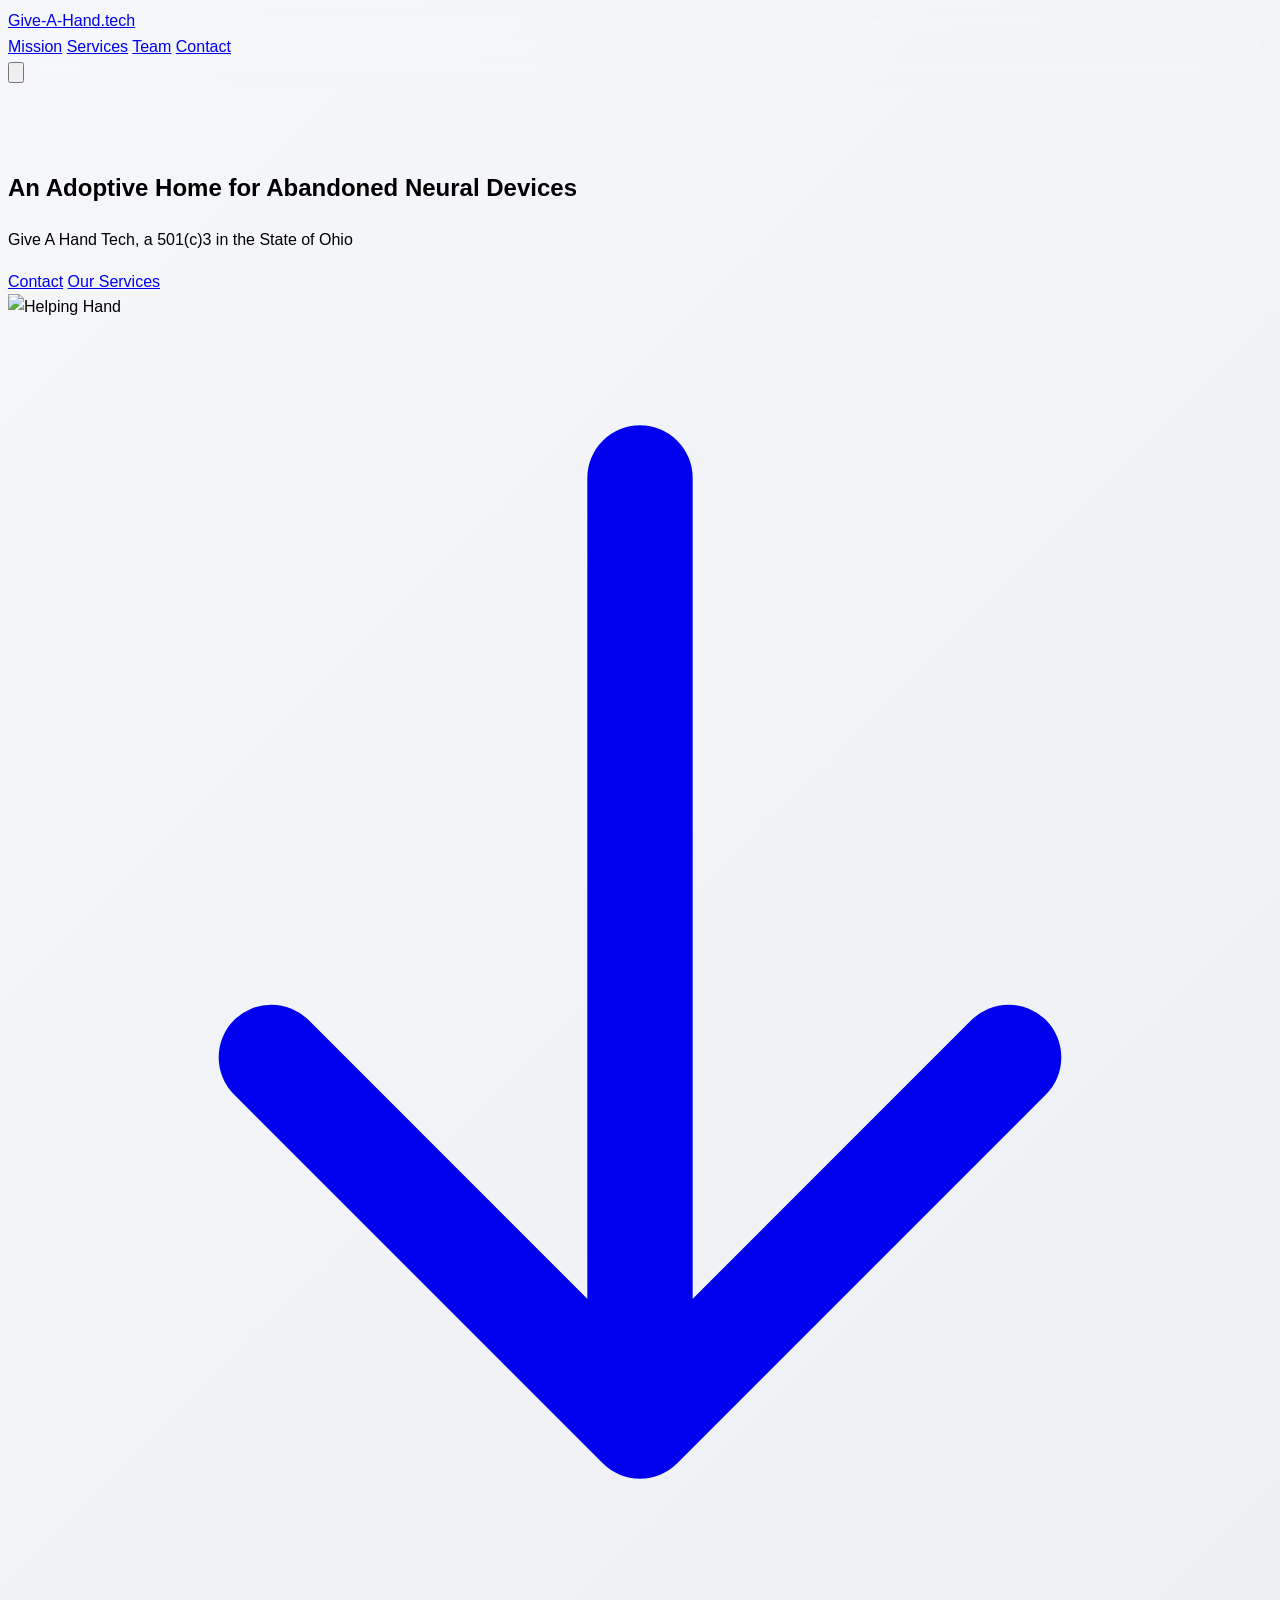
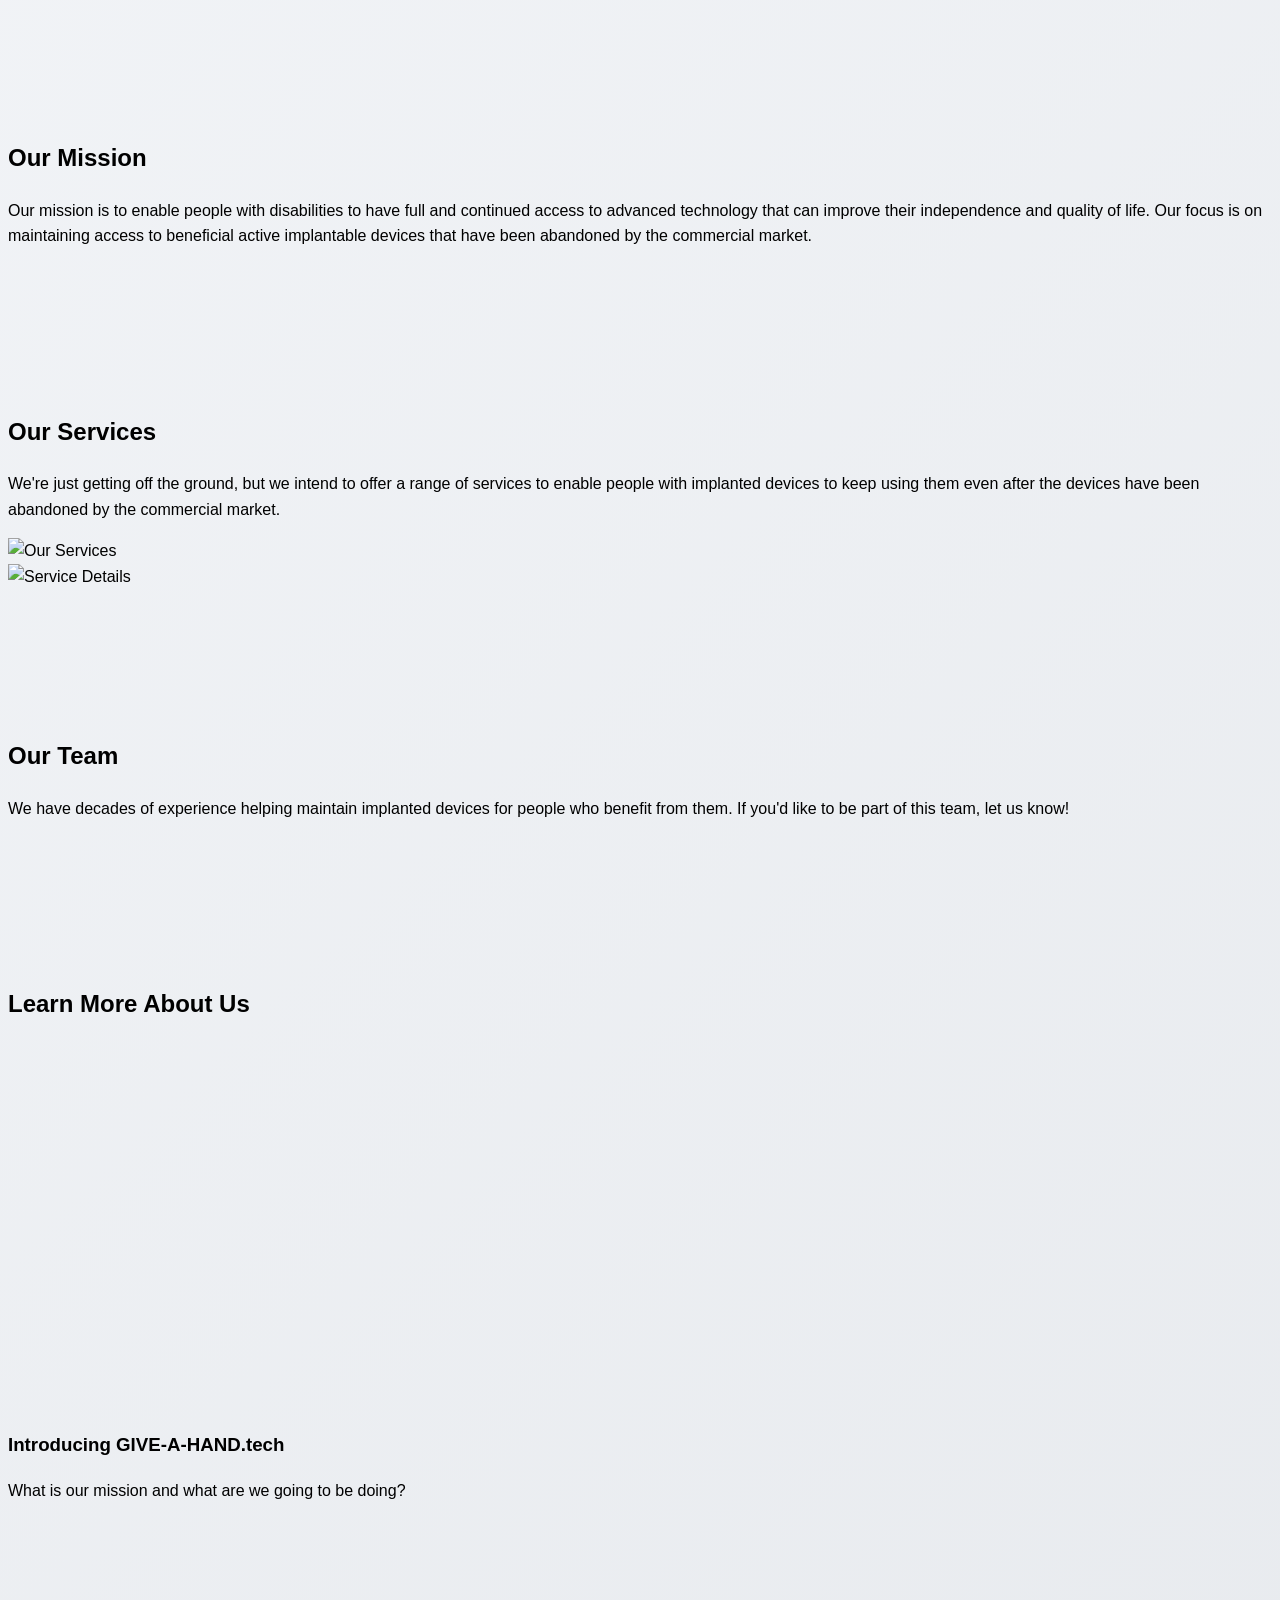
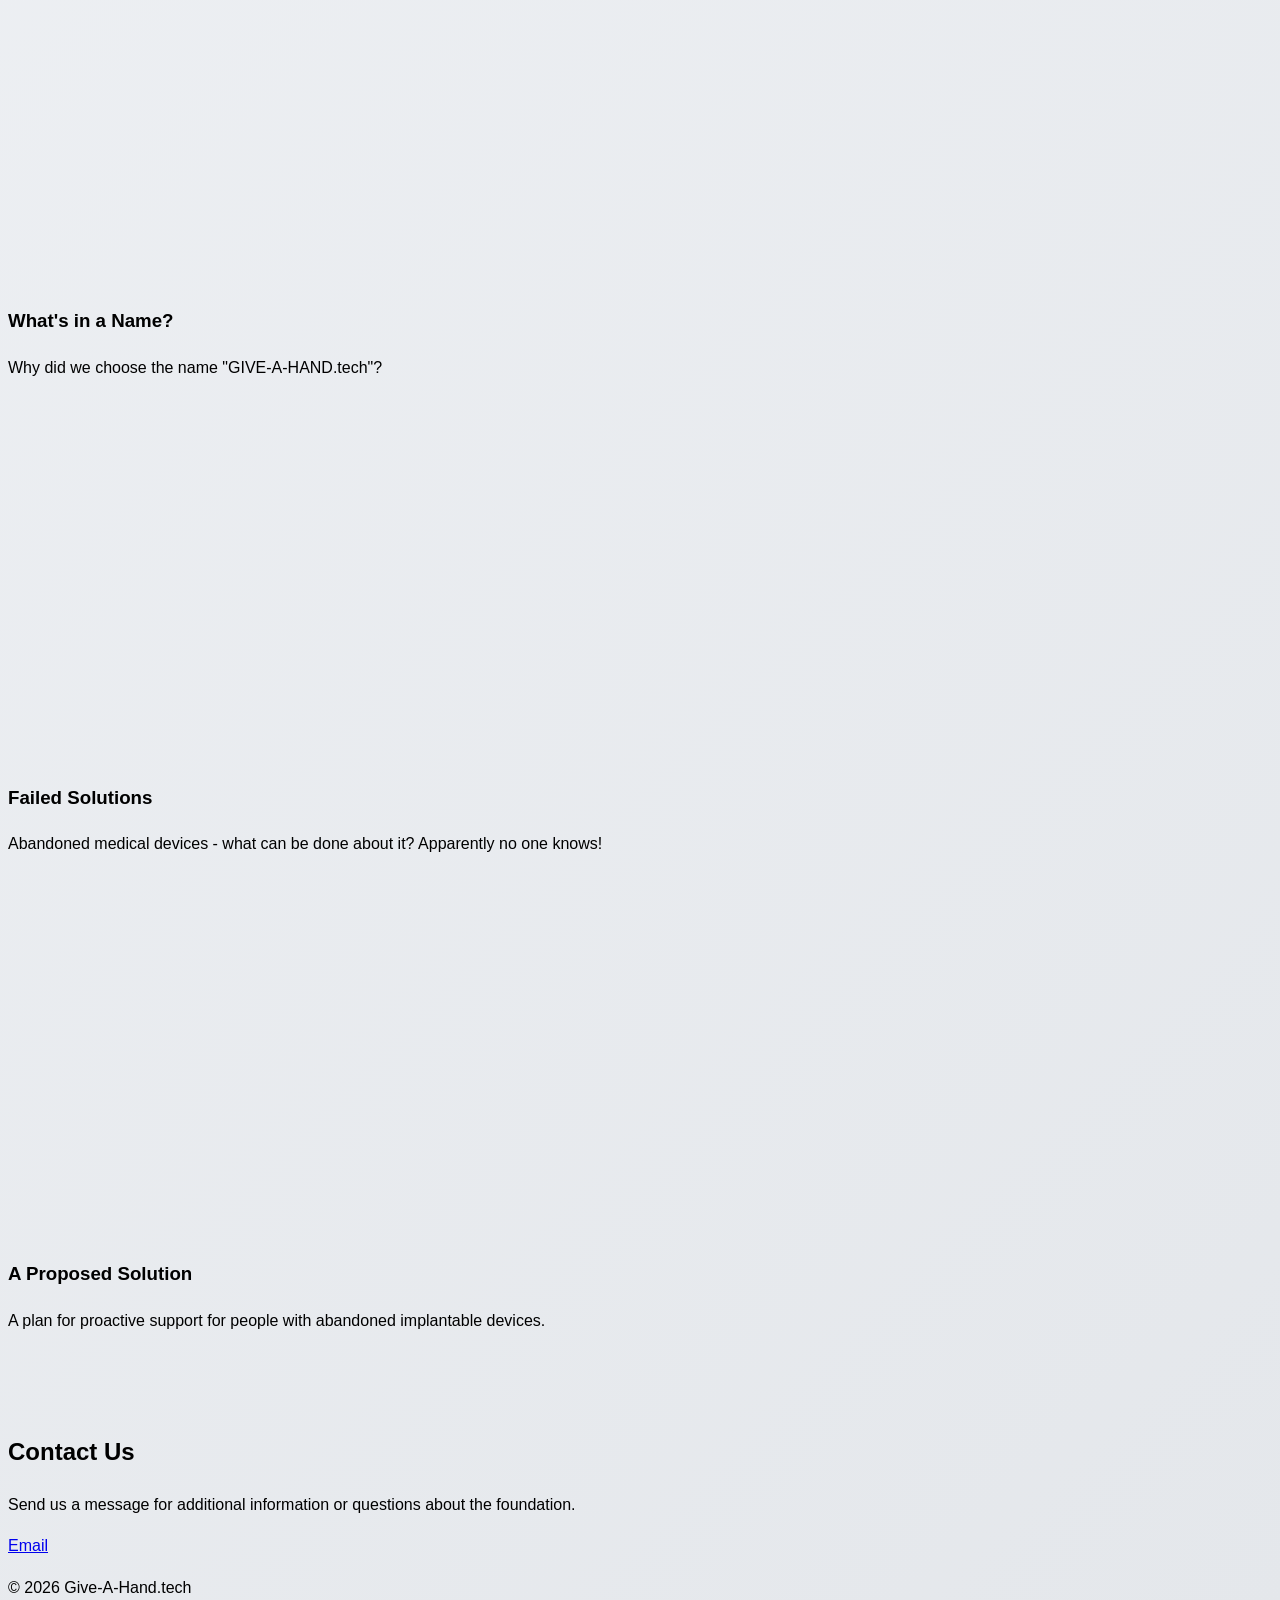
==== index.html @ a8a219ff "update to styling and images" ====
<!DOCTYPE html>
<html lang="en">
<head>
    <meta charset="UTF-8">
    <meta name="viewport" content="width=device-width, initial-scale=1.0">
    <title>Give-A-Hand.Tech | Connecting Volunteers with Causes</title>
    <link rel="stylesheet" href="style.css">
    <script src="https://cdn.tailwindcss.com"></script>
    <script src="components/navbar.js"></script>
    <script src="components/footer.js"></script>
</head>
<body class="bg-gray-50">
    <custom-navbar></custom-navbar>
    <!-- Hero Section -->
<section class="relative bg-gradient-to-r from-blue-900 to-purple-800 text-white min-h-screen flex items-center">
<div class="container mx-auto px-6 flex flex-col md:flex-row items-center py-20">
            <div class="md:w-1/2 mb-10 md:mb-0">
                <h1 class="text-5xl md:text-6xl font-bold mb-8 leading-tight">An Adoptive Home for Abandoned Neural Devices</h1>
                <p class="text-2xl mb-10">Give A Hand Tech, a 501(c)3 in the State of Ohio</p>
                <div class="flex flex-col sm:flex-row gap-6">
                    <a href="#footer" class="bg-white text-blue-900 hover:bg-gray-100 px-8 py-4 rounded-lg font-semibold text-lg text-center transition duration-300 transform hover:scale-105">Contact</a>
                    <a href="#services" class="border-2 border-white hover:bg-white hover:text-blue-900 px-8 py-4 rounded-lg font-semibold text-lg text-center transition duration-300 transform hover:scale-105">Our Services</a>
</div>
            </div>
            <div class="md:w-1/2 flex justify-center mt-10 md:mt-0">
                <div class="w-full max-w-2xl">
                    <img src="https://huggingface.co/spaces/crex3975/helping-hands-hub/resolve/main/images/IMG_8518.jpg" 
                         alt="Helping Hand" 
                         class="rounded-xl shadow-2xl border-4 border-white transform hover:scale-105 transition duration-500">
</div>
            </div>
                </div>
            </div>
        </div>
        <div class="absolute bottom-10 left-0 right-0 flex justify-center animate-bounce">
            <a href="#services" class="text-white">
                <svg xmlns="http://www.w3.org/2000/svg" class="h-10 w-10" fill="none" viewBox="0 0 24 24" stroke="currentColor">
                    <path stroke-linecap="round" stroke-linejoin="round" stroke-width="2" d="M19 14l-7 7m0 0l-7-7m7 7V3" />
                </svg>
            </a>
        </div>
    </section>
<!-- Our Mission -->
    <section id="mission" class="py-16 bg-gradient-to-b from-indigo-100 to-blue-100">
<div class="container mx-auto px-6">
            <h2 class="text-3xl font-bold text-center mb-16 text-blue-800">Our Mission</h2>
            <div class="max-w-3xl mx-auto text-center mb-8">
                <p class="text-xl text-blue-800">
Our mission is to enable people with disabilities to have full and continued access to advanced technology that can improve their independence and quality of life. Our focus is on maintaining access to beneficial active implantable devices that have been abandoned by the commercial market.
                </p>
            </div>
</div>
    </section>
    <!-- Our Services -->
    <section id="services" class="py-16 bg-gradient-to-b from-blue-100 to-purple-100">
<div class="container mx-auto px-6">
            <h2 class="text-3xl font-bold text-center mb-16 text-blue-800">Our Services</h2>
            <div class="max-w-3xl mx-auto text-center mb-16">
                <p class="text-xl text-blue-800">
                    We're just getting off the ground, but we intend to offer a range of services to enable people with implanted devices to keep using them even after the devices have been abandoned by the commercial market.
                </p>
            </div>
            <div class="flex flex-col md:flex-row gap-8 justify-center items-stretch">
                <div class="md:w-1/2">
                    <div class="w-full h-96 overflow-hidden rounded-lg shadow-lg">
                        <img src="https://huggingface.co/spaces/crex3975/helping-hands-hub/resolve/main/images/rs=w_2480,h_1240,cg_true.webp" 
                             alt="Our Services" 
                             class="w-full h-full object-cover">
                    </div>
                </div>
                <div class="md:w-1/2">
                    <div class="w-full h-96 overflow-hidden rounded-lg shadow-lg">
                        <img src="https://huggingface.co/spaces/crex3975/helping-hands-hub/resolve/main/images/branded-stim-module.jpg" 
                             alt="Service Details" 
                             class="w-full h-full object-cover">
                    </div>
                </div>
            </div>
        </div>
    </section>
<!-- Our Team -->
    <section id="team" class="py-16 bg-gradient-to-b from-purple-100 to-purple-100">
<div class="container mx-auto px-6">
            <h2 class="text-3xl font-bold text-center mb-16 text-purple-800">Our Team</h2>
            <div class="max-w-3xl mx-auto text-center mb-8">
                <p class="text-xl text-purple-800">
We have decades of experience helping maintain implanted devices for people who benefit from them. If you'd like to be part of this team, let us know!
                </p>
            </div>
</div>
    </section>
<!-- Video Resources -->
    <section class="py-12 bg-gradient-to-b from-purple-100 to-blue-100">
<div class="container mx-auto px-6">
            <h2 class="text-3xl font-bold text-center mb-16 text-purple-800">Learn More About Us</h2>
            <div class="grid md:grid-cols-2 gap-8">
                <div class="bg-white rounded-xl shadow-md overflow-hidden">
                    <div class="aspect-w-16 aspect-h-9">
                        <iframe src="https://player.vimeo.com/video/933885430?h=73688627a9" width="100%" height="360" frameborder="0" allow="autoplay; fullscreen" allowfullscreen></iframe>
                    </div>
                    <div class="p-4">
                        <h3 class="text-xl font-semibold mb-2 text-gray-800">Introducing GIVE-A-HAND.tech</h3>
                        <p class="text-gray-600">What is our mission and what are we going to be doing?</p>
                    </div>
                </div>
                <div class="bg-white rounded-xl shadow-md overflow-hidden">
                    <div class="aspect-w-16 aspect-h-9">
                        <iframe src="https://player.vimeo.com/video/933881667?h=0a152fe254" width="100%" height="360" frameborder="0" allow="autoplay; fullscreen" allowfullscreen></iframe>
                    </div>
                    <div class="p-4">
                        <h3 class="text-xl font-semibold mb-2 text-gray-800">What's in a Name?</h3>
                        <p class="text-gray-600">Why did we choose the name "GIVE-A-HAND.tech"?</p>
                    </div>
                </div>
                <div class="bg-white rounded-xl shadow-md overflow-hidden">
                    <div class="aspect-w-16 aspect-h-9">
                        <iframe src="https://player.vimeo.com/video/933881781?h=cb31bd053d" width="100%" height="360" frameborder="0" allow="autoplay; fullscreen" allowfullscreen></iframe>
                    </div>
                    <div class="p-4">
                        <h3 class="text-xl font-semibold mb-2 text-gray-800">Failed Solutions</h3>
                        <p class="text-gray-600">Abandoned medical devices - what can be done about it? Apparently no one knows!</p>
                    </div>
                </div>
                <div class="bg-white rounded-xl shadow-md overflow-hidden">
                    <div class="aspect-w-16 aspect-h-9">
                        <iframe src="https://player.vimeo.com/video/1048031828?h=ae1b83ade5" width="100%" height="360" frameborder="0" allow="autoplay; fullscreen" allowfullscreen></iframe>
                    </div>
                    <div class="p-4">
                        <h3 class="text-xl font-semibold mb-2 text-gray-800">A Proposed Solution</h3>
                        <p class="text-gray-600">A plan for proactive support for people with abandoned implantable devices.</p>
                    </div>
                </div>
</div>
        </div>
    </section>
<custom-footer id="footer"></custom-footer>
<script src="script.js"></script>
</body>
</html>
---- style.css ----
/* Navbar scroll effects */
nav {
  backdrop-filter: blur(10px);
}
nav.scrolled-down {
  transform: translateY(-100%);
}
nav.scrolled-up {
  transform: translateY(0);
}
/* Custom styles that complement Tailwind */
body {
font-family: 'Inter', -apple-system, BlinkMacSystemFont, 'Segoe UI', Roboto, Oxygen, Ubuntu, Cantarell, 'Open Sans', 'Helvetica Neue', sans-serif;
    line-height: 1.6;
    background: linear-gradient(135deg, #f5f7fa 0%, #e4e7eb 100%);
}
/* Smooth scrolling */
html {
    scroll-behavior: smooth;
}

/* Custom animation for buttons */
.btn-hover-effect {
    transition: all 0.3s ease;
    transform: translateY(0);
}

.btn-hover-effect:hover {
    transform: translateY(-3px);
    box-shadow: 0 10px 20px rgba(0, 0, 0, 0.1);
}
/* Custom section spacing */
section:not(:first-child) {
    padding-top: 4rem;
    padding-bottom: 4rem;
}

/* Hero animation */
@keyframes bounce {
    0%, 20%, 50%, 80%, 100% {
        transform: translateY(0);
    }
    40% {
        transform: translateY(-20px);
    }
    60% {
        transform: translateY(-10px);
    }
}

.animate-bounce {
    animation: bounce 2s infinite;
}
.bg-gray-50 {
    background-color: #f9fafb;
}
/* Testimonial card shadow */
.testimonial-card {
    box-shadow: 0 20px 25px -5px rgba(0, 0, 0, 0.1), 0 10px 10px -5px rgba(0, 0, 0, 0.04);
}
/* Responsive image containers */
.img-container {
    position: relative;
    overflow: hidden;
    border-radius: 0.5rem;
}

.img-container img {
    transition: transform 0.5s ease;
    object-fit: cover;
    width: 100%;
    height: 100%;
}

.img-container:hover img {
    transform: scale(1.05);
}

/* Consistent image heights */
.fixed-height-img {
    height: 16rem;
    width: 100%;
    object-fit: cover;
}
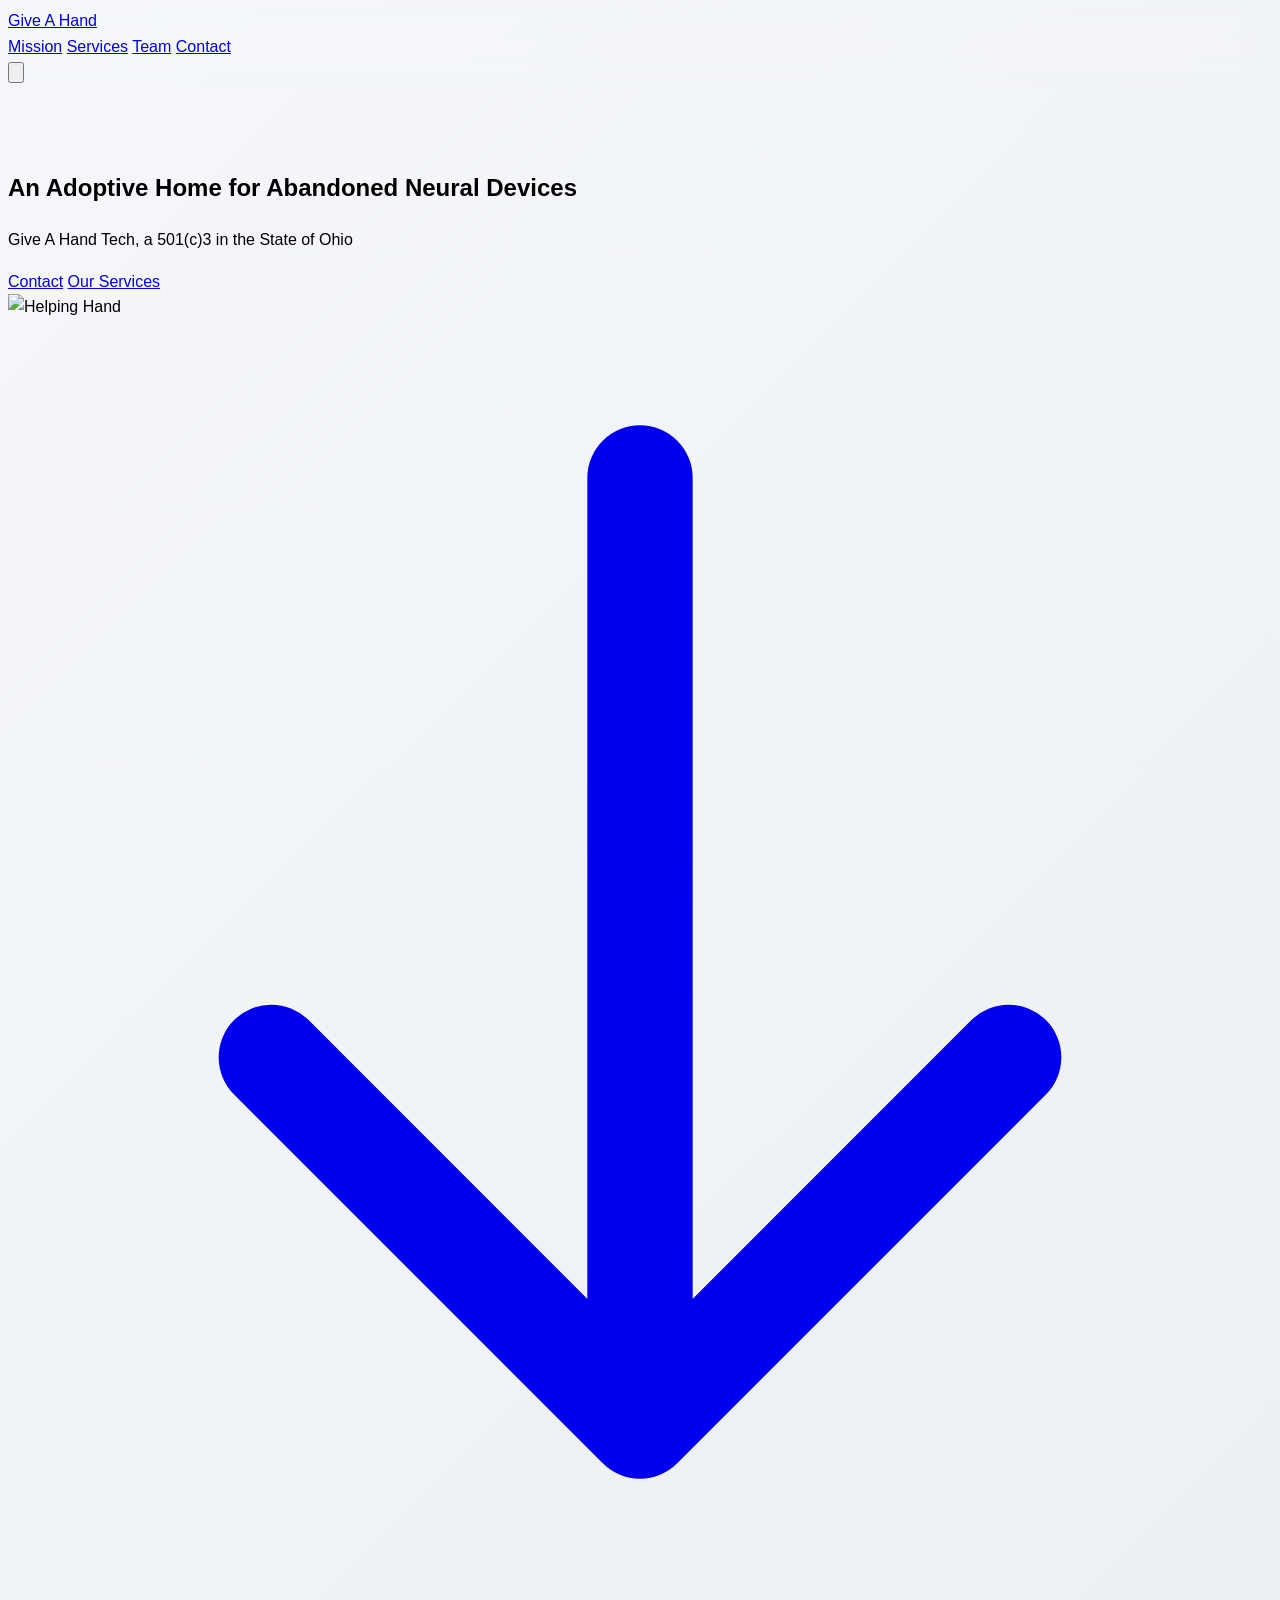
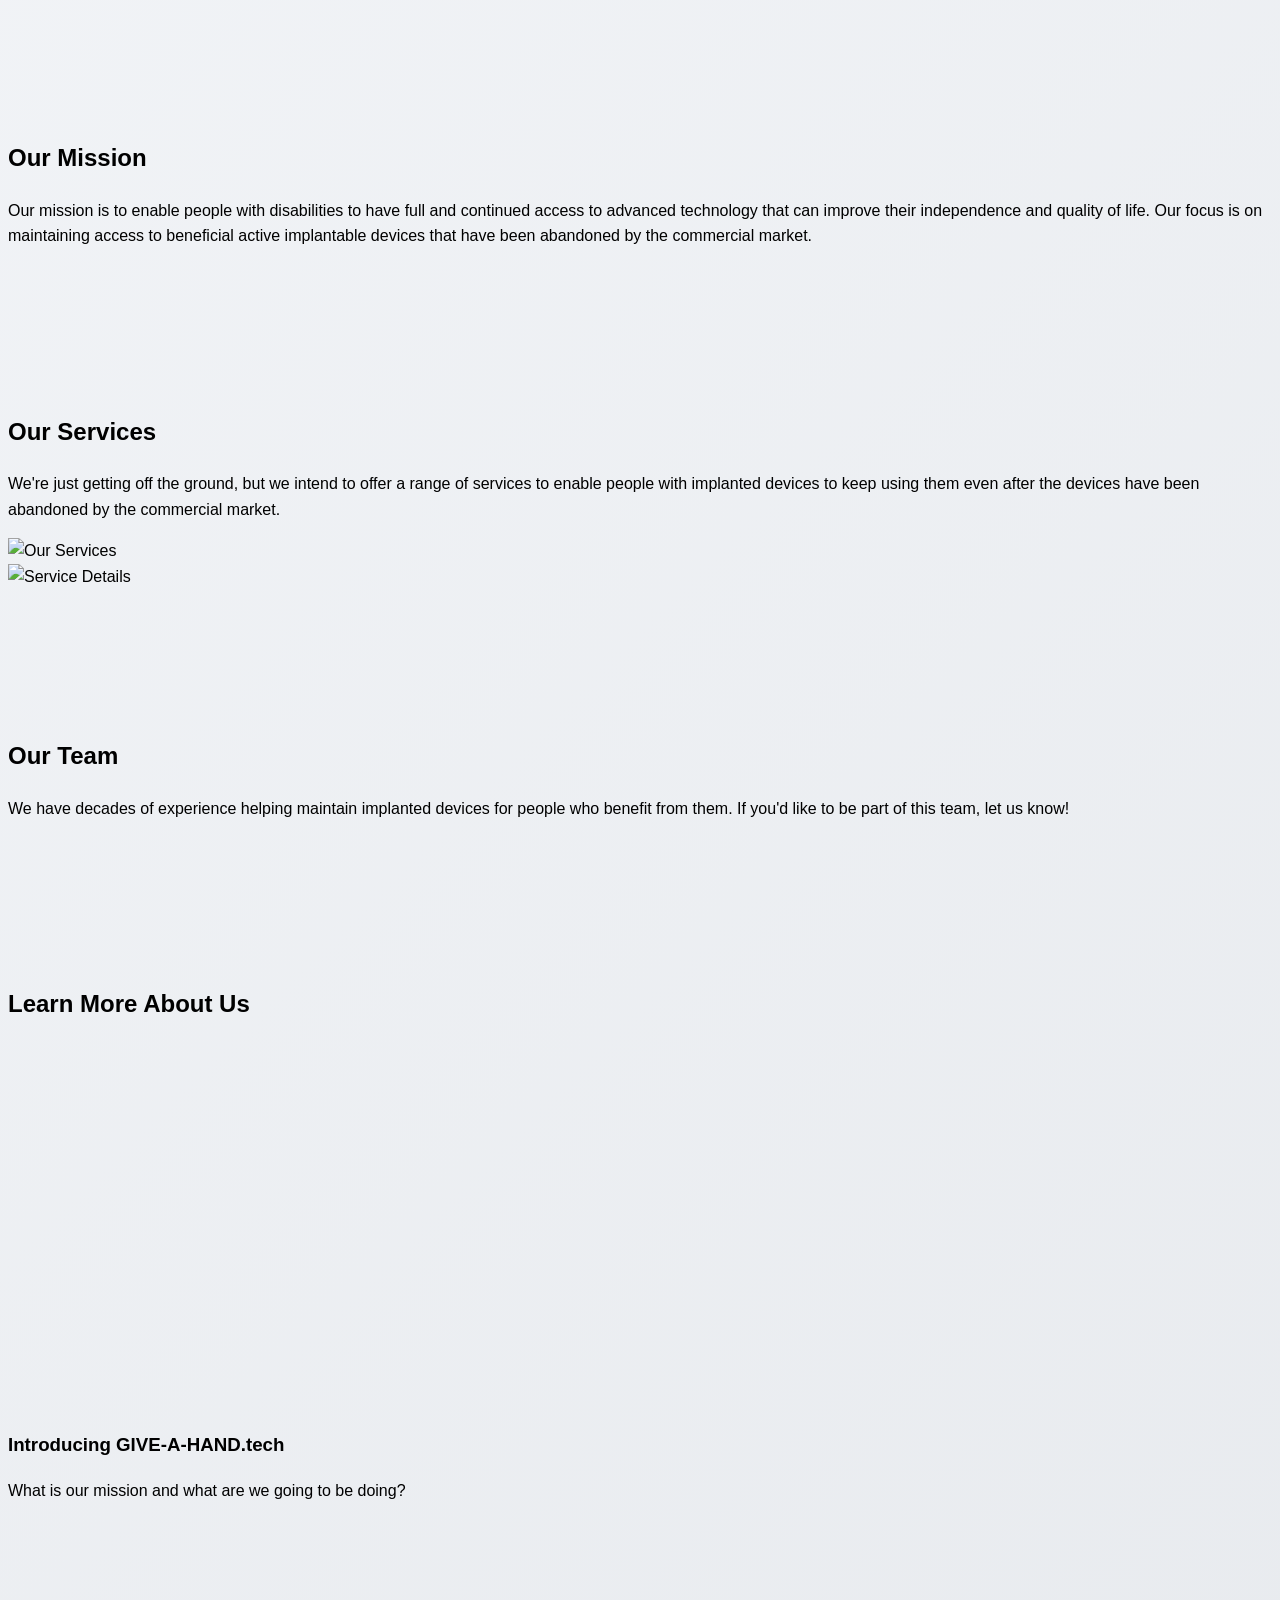
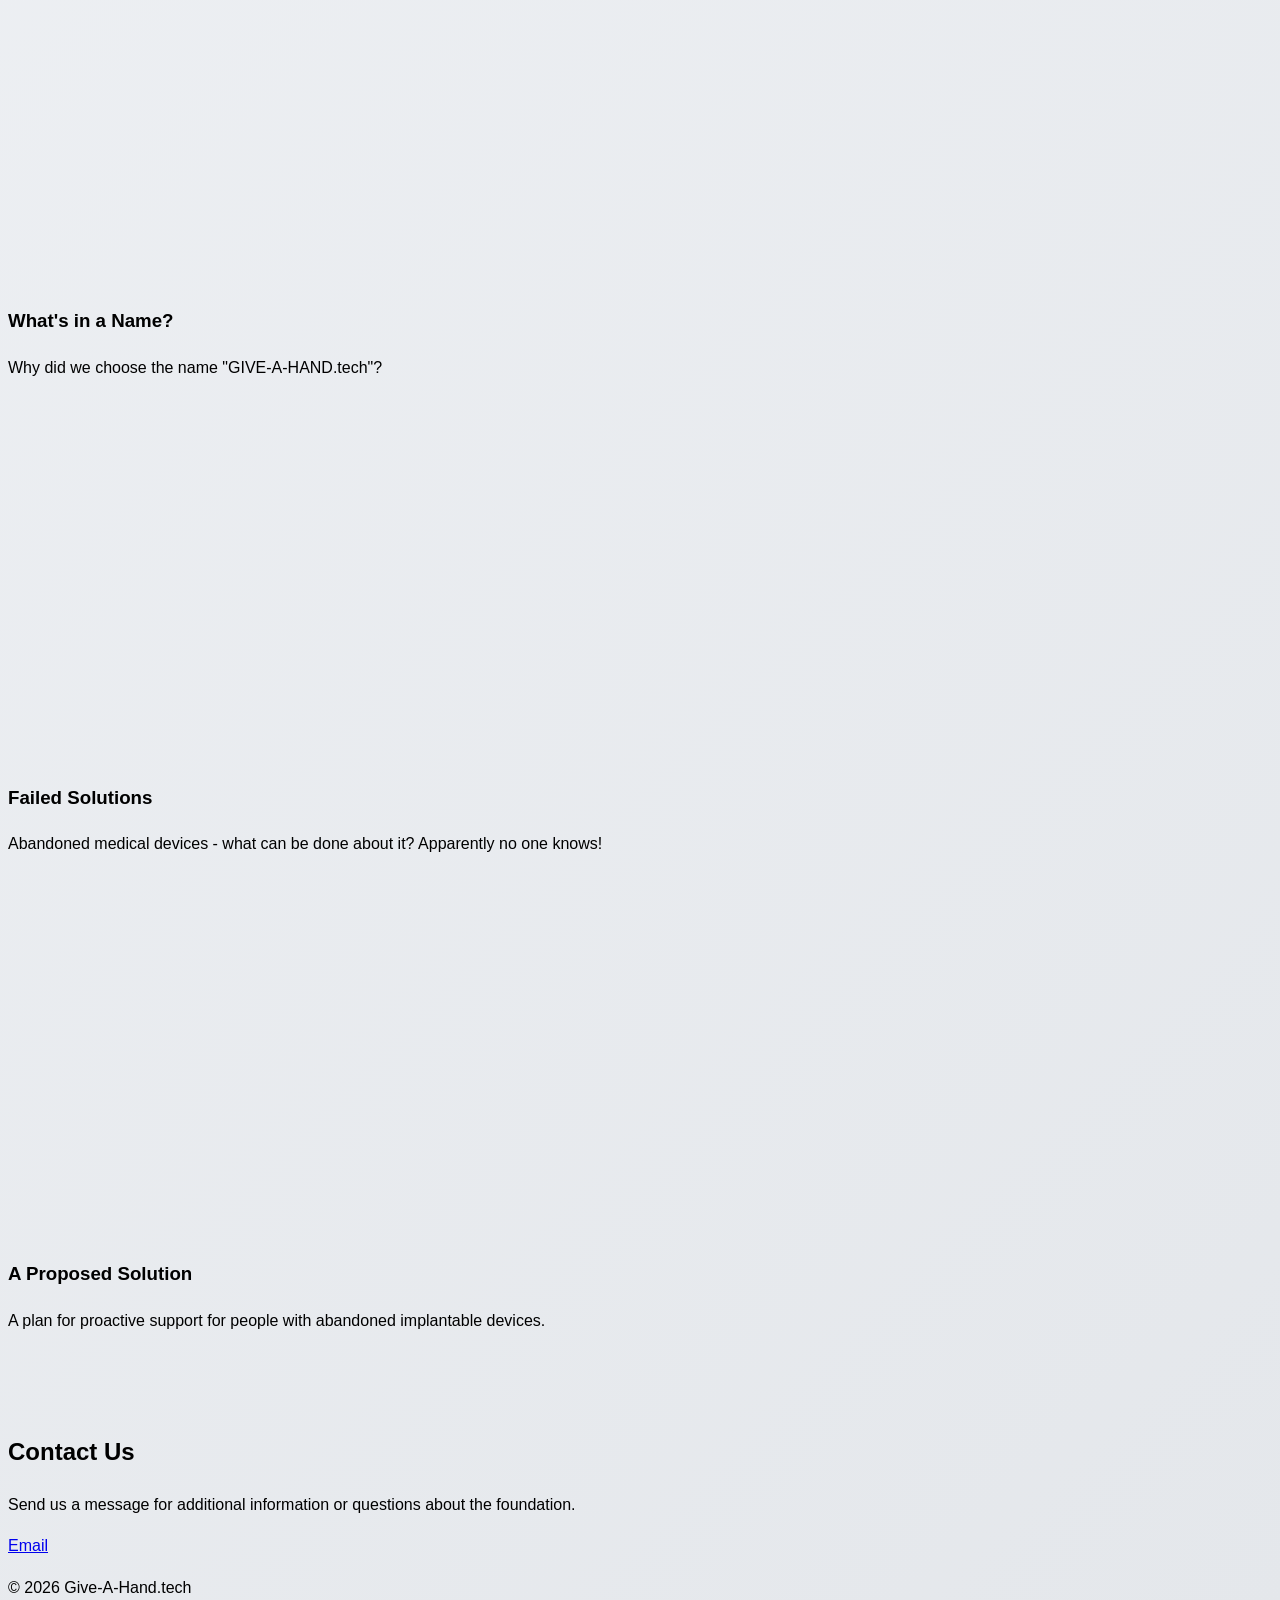
==== commit 63f305ee: "update navbar and head" ====
--- a/index.html
+++ b/index.html
@@ -3,7 +3,7 @@
 <head>
     <meta charset="UTF-8">
     <meta name="viewport" content="width=device-width, initial-scale=1.0">
-    <title>Give-A-Hand.Tech | Connecting Volunteers with Causes</title>
+    <title>Give-A-Hand.Tech</title>
     <link rel="stylesheet" href="style.css">
     <script src="https://cdn.tailwindcss.com"></script>
     <script src="components/navbar.js"></script>
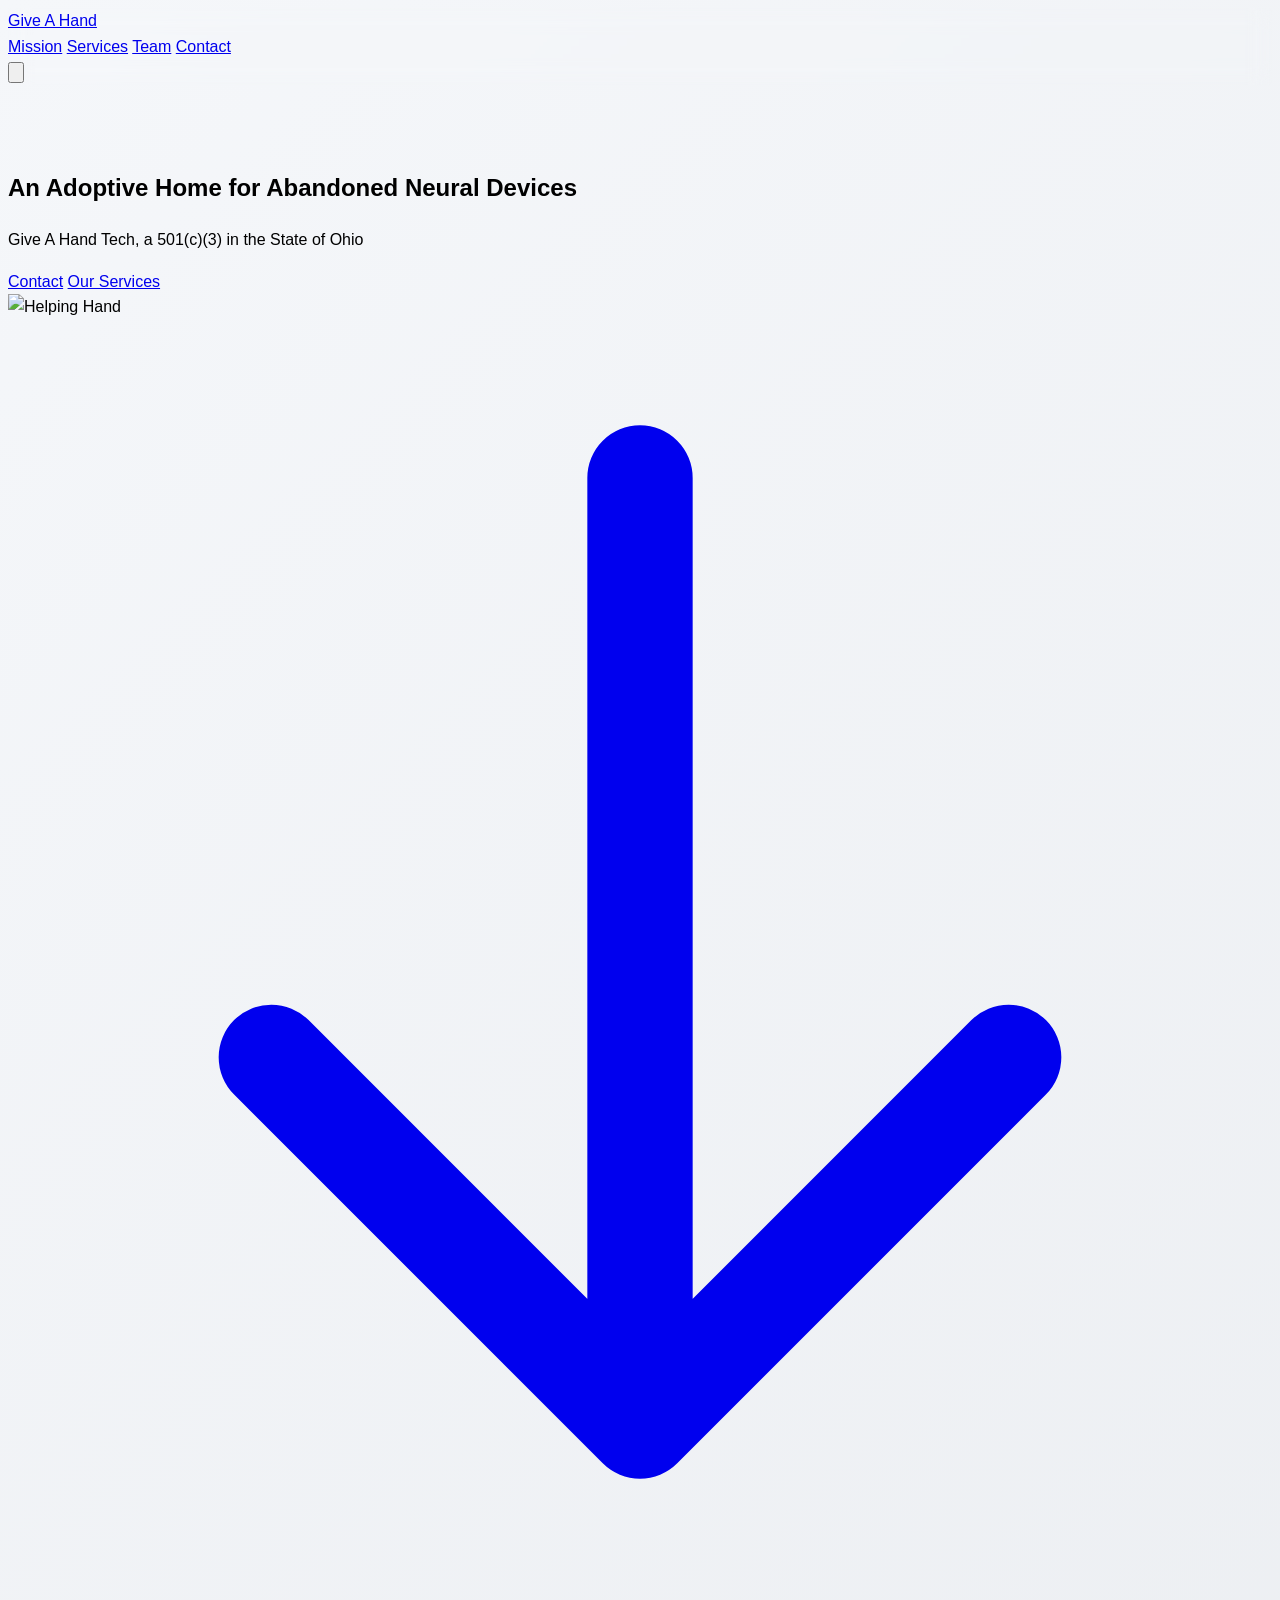
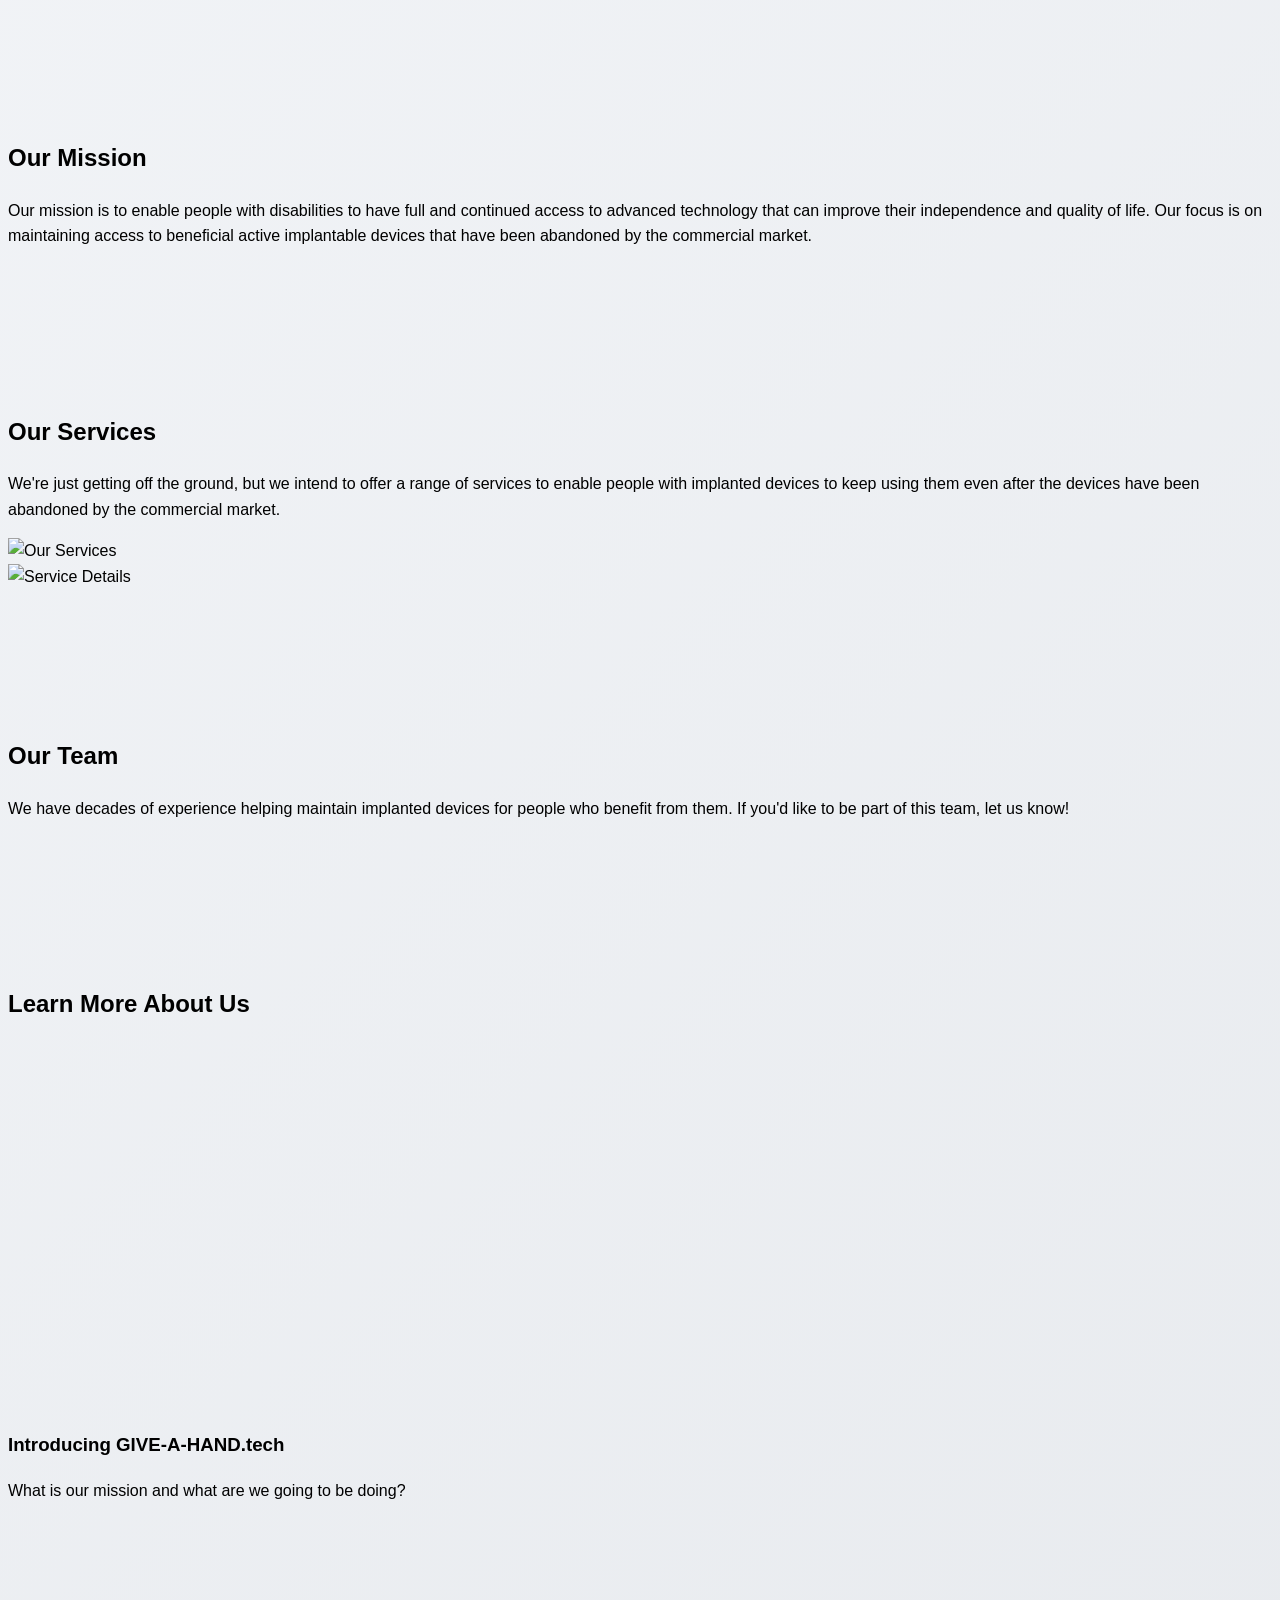
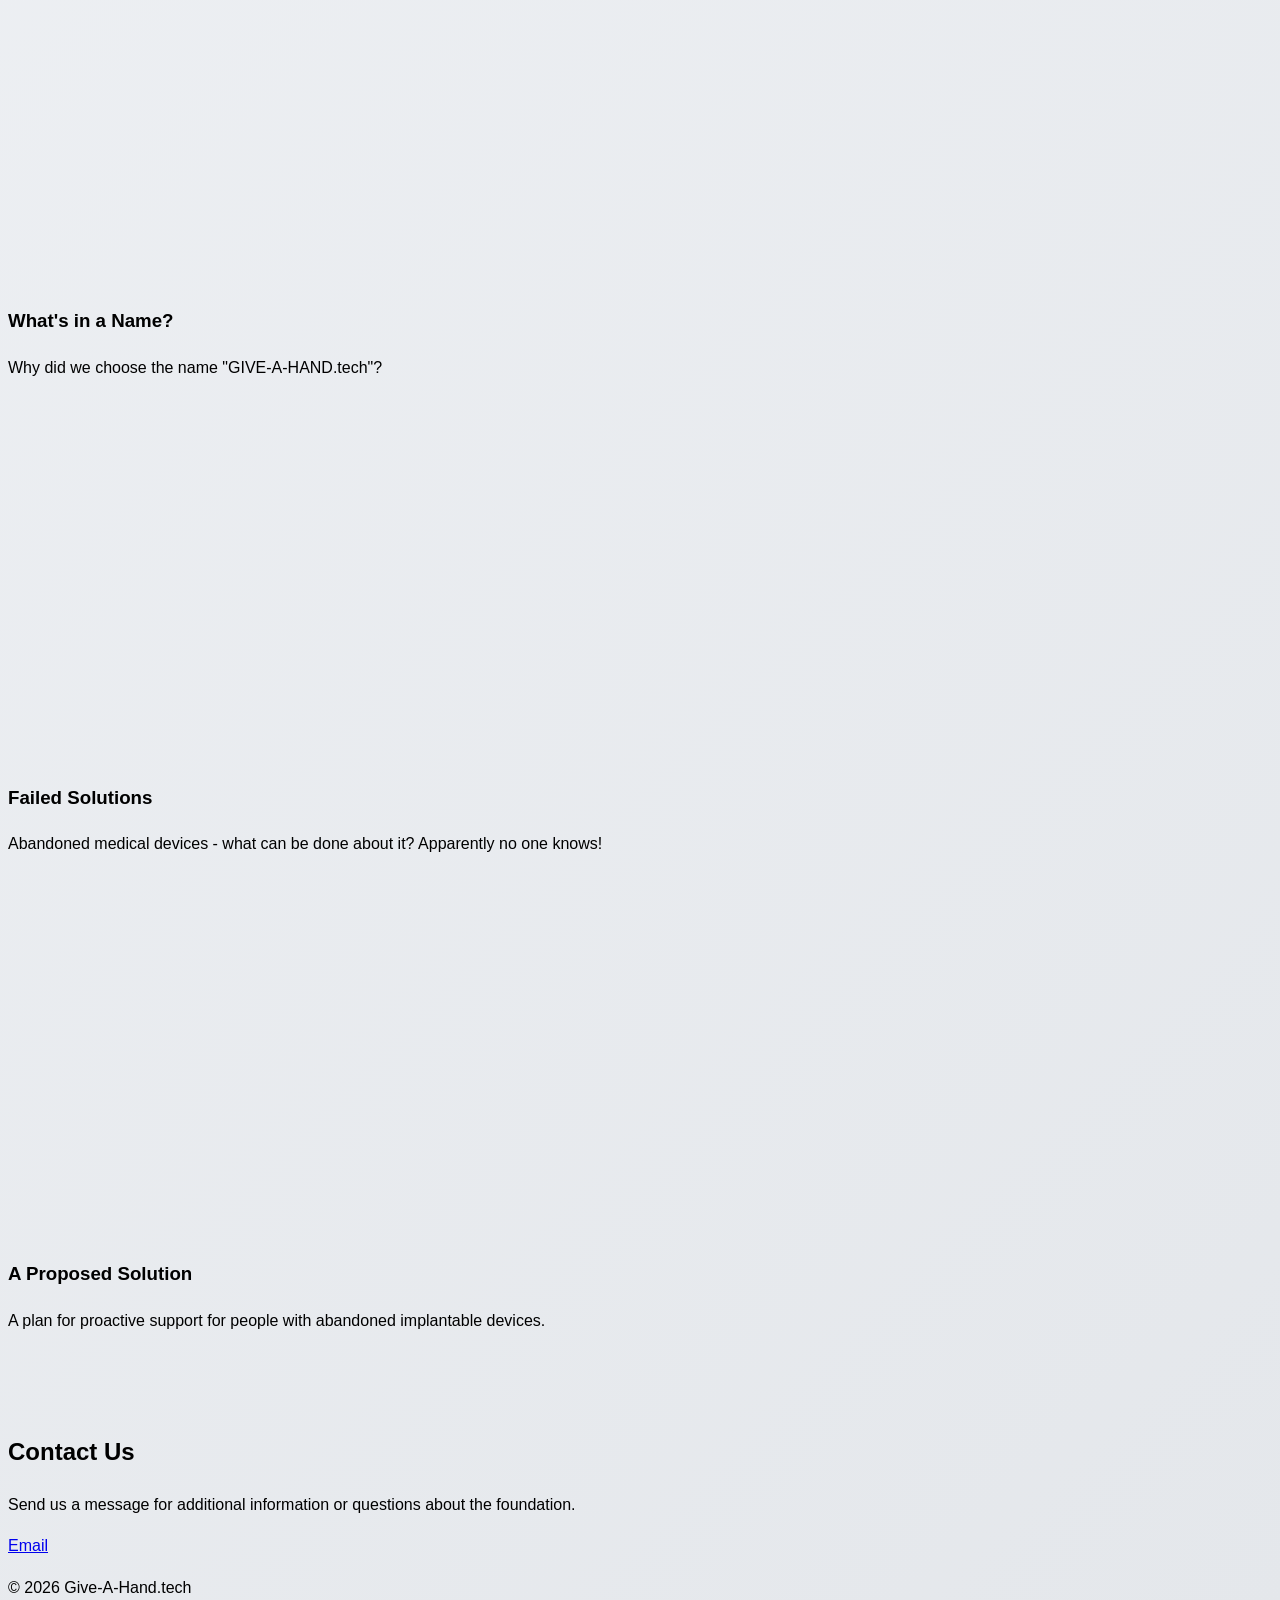
==== commit 5b0f1801: "fixing 501(c)(3) typo" ====
--- a/index.html
+++ b/index.html
@@ -16,7 +16,7 @@
 <div class="container mx-auto px-6 flex flex-col md:flex-row items-center py-20">
             <div class="md:w-1/2 mb-10 md:mb-0">
                 <h1 class="text-5xl md:text-6xl font-bold mb-8 leading-tight">An Adoptive Home for Abandoned Neural Devices</h1>
-                <p class="text-2xl mb-10">Give A Hand Tech, a 501(c)3 in the State of Ohio</p>
+                <p class="text-2xl mb-10">Give A Hand Tech, a 501(c)(3) in the State of Ohio</p>
                 <div class="flex flex-col sm:flex-row gap-6">
                     <a href="#footer" class="bg-white text-blue-900 hover:bg-gray-100 px-8 py-4 rounded-lg font-semibold text-lg text-center transition duration-300 transform hover:scale-105">Contact</a>
                     <a href="#services" class="border-2 border-white hover:bg-white hover:text-blue-900 px-8 py-4 rounded-lg font-semibold text-lg text-center transition duration-300 transform hover:scale-105">Our Services</a>
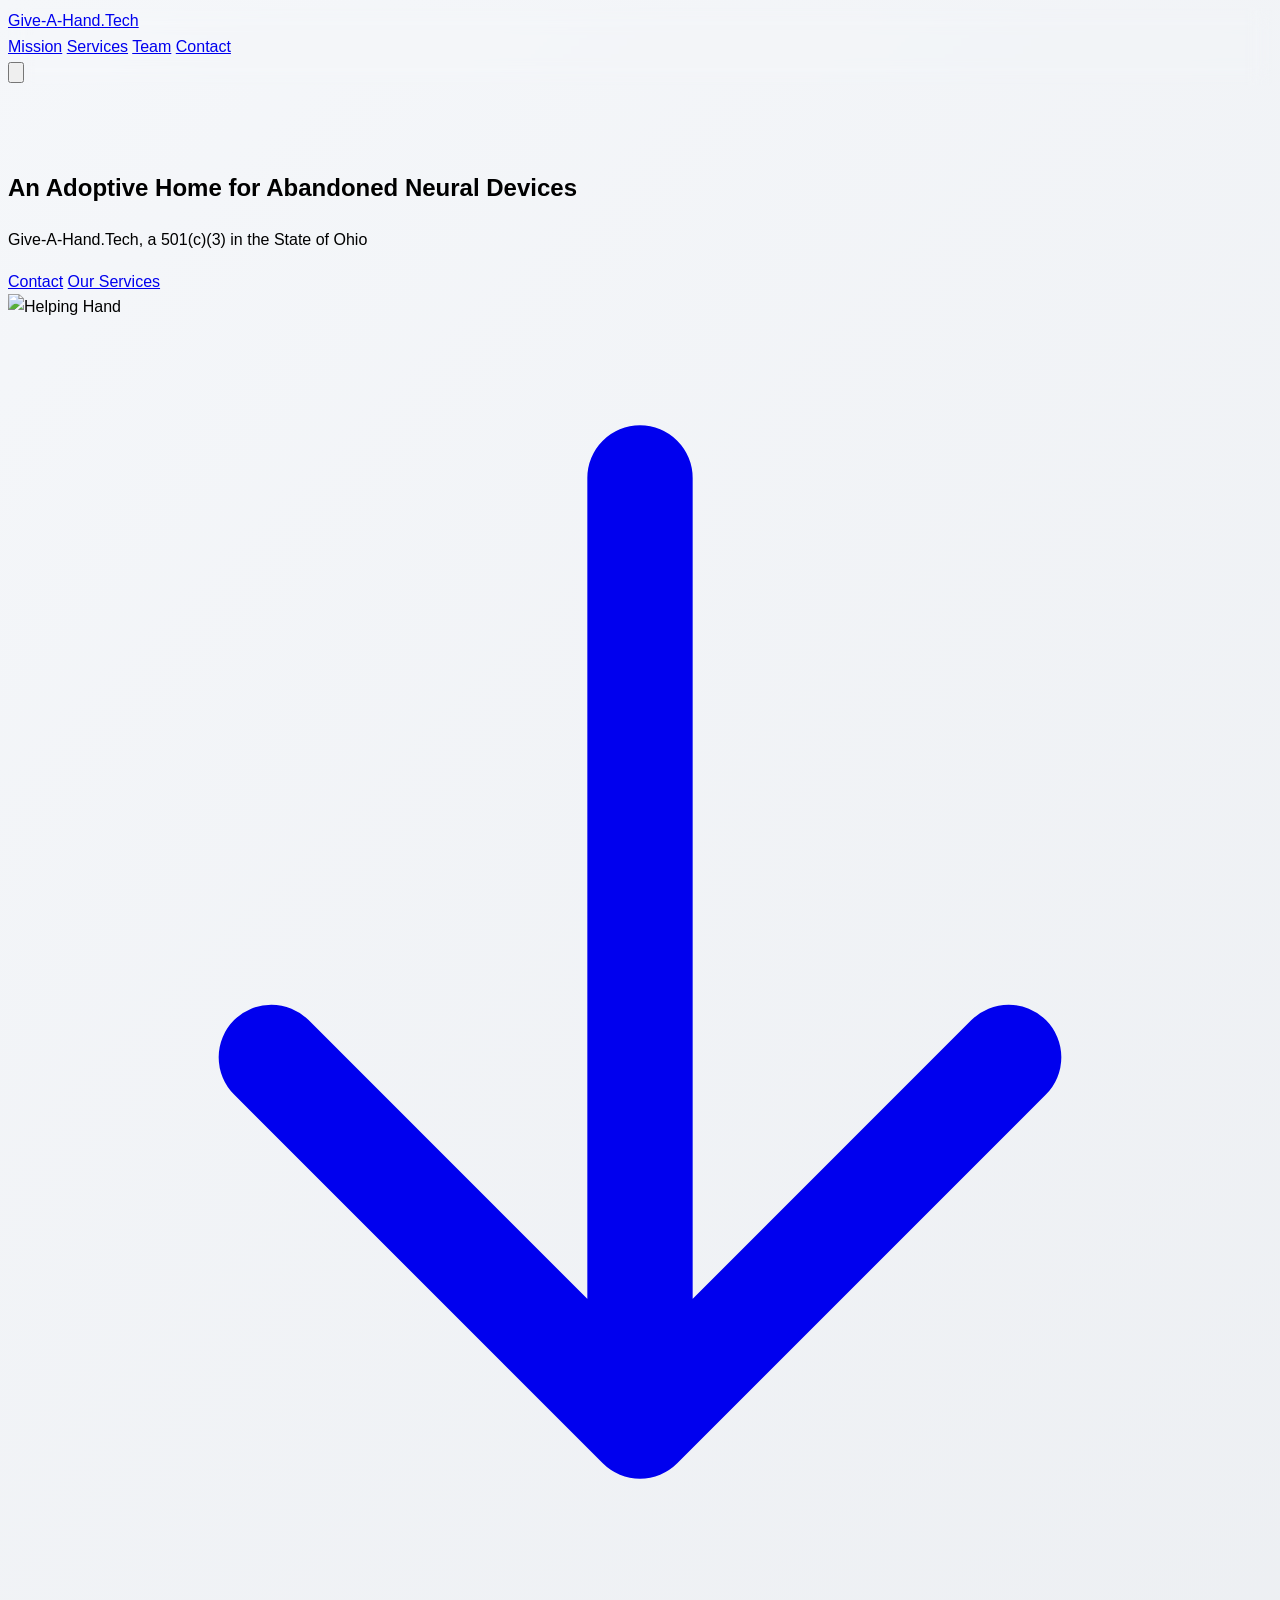
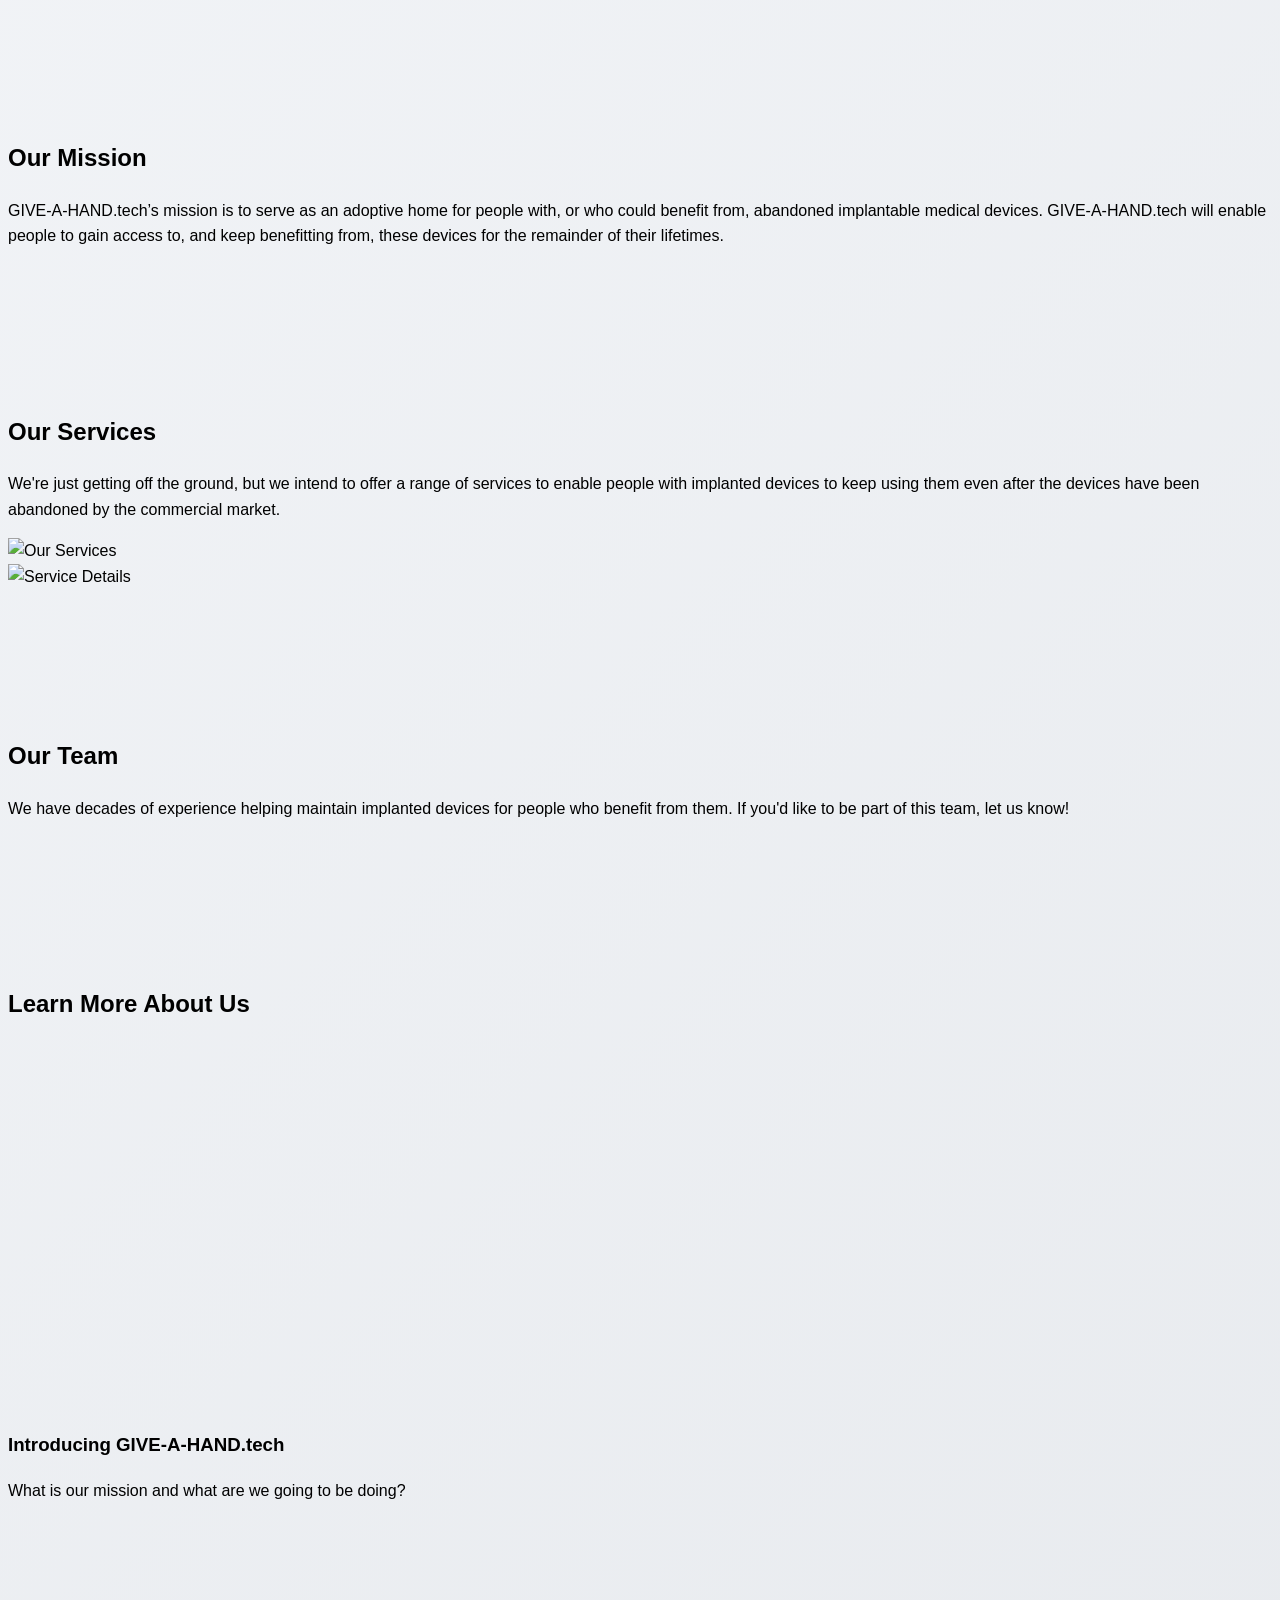
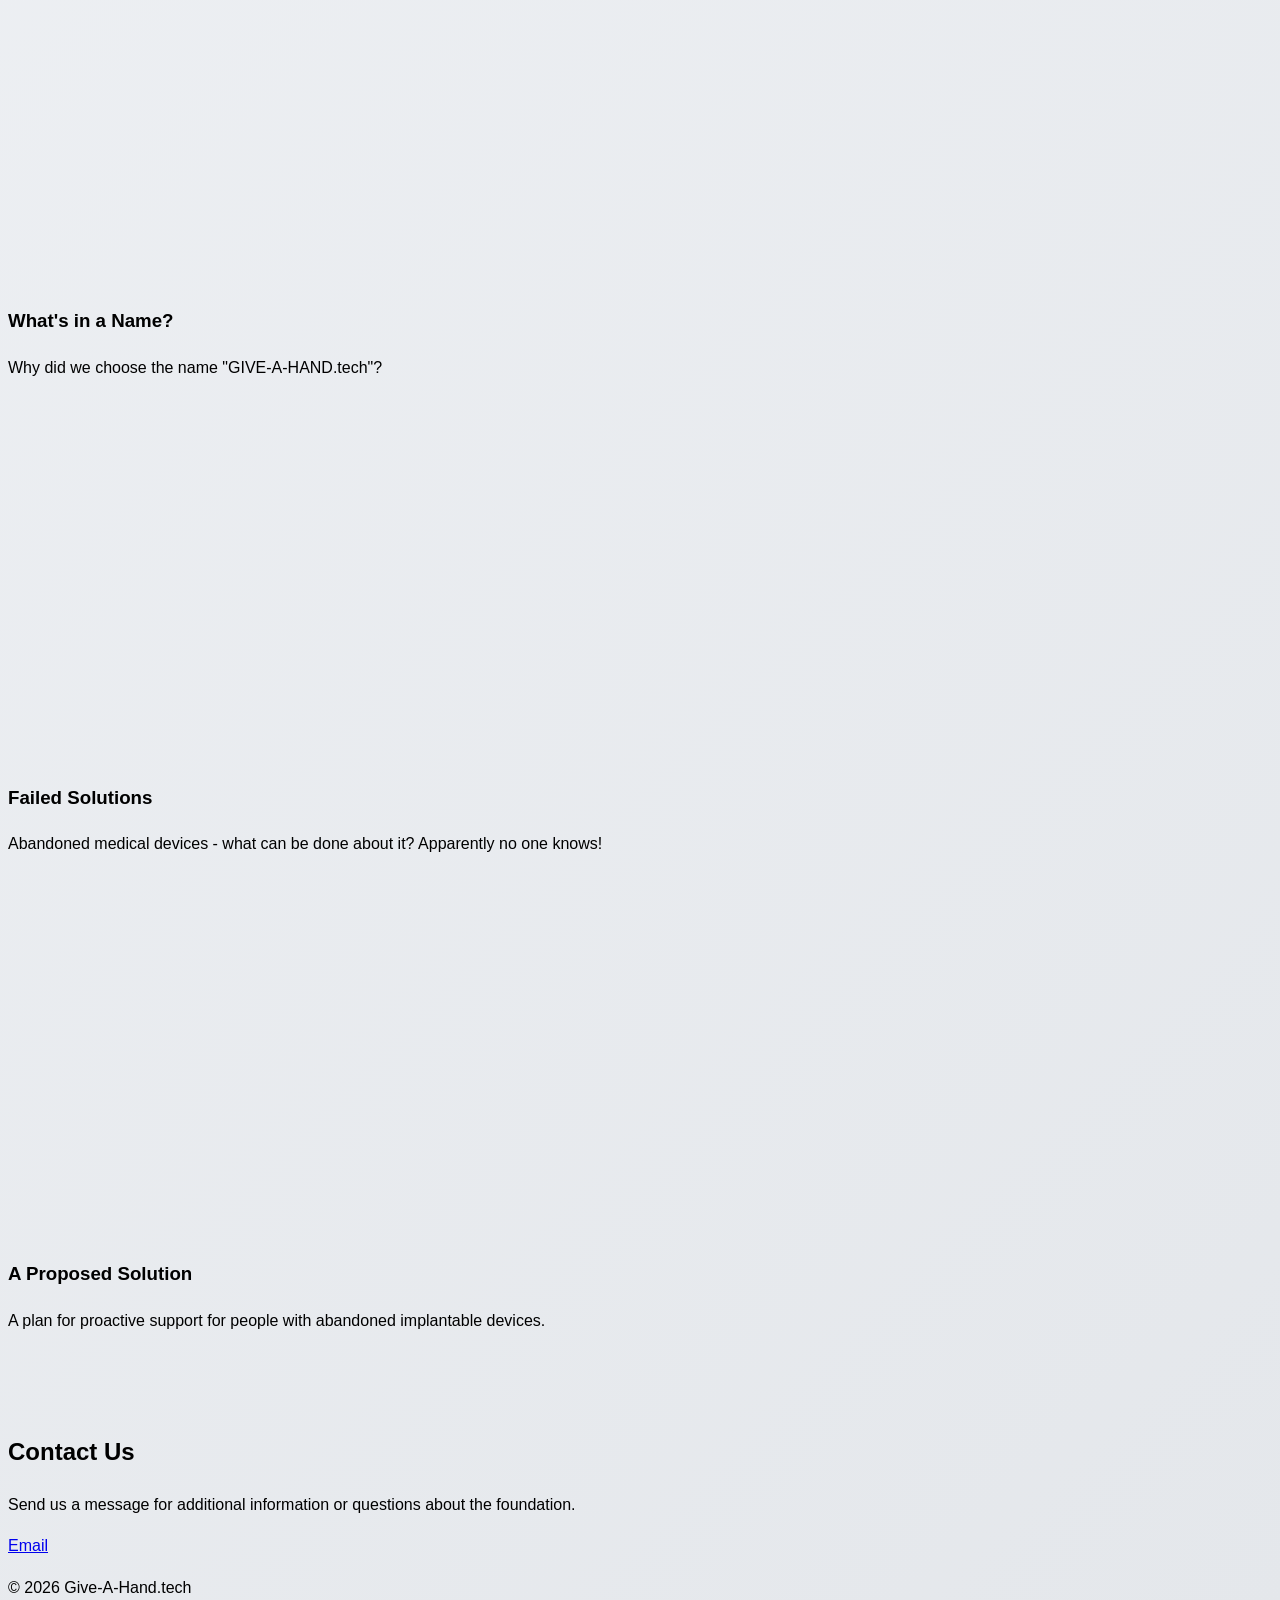
==== commit d7ce8102: "updating mission and org name" ====
--- a/index.html
+++ b/index.html
@@ -10,13 +10,14 @@
     <script src="components/footer.js"></script>
 </head>
 <body class="bg-gray-50">
+<!-- Navbar Section (from components/navbar.js) -->
     <custom-navbar></custom-navbar>
-    <!-- Hero Section -->
+<!-- Hero Section -->
 <section class="relative bg-gradient-to-r from-blue-900 to-purple-800 text-white min-h-screen flex items-center">
 <div class="container mx-auto px-6 flex flex-col md:flex-row items-center py-20">
             <div class="md:w-1/2 mb-10 md:mb-0">
                 <h1 class="text-5xl md:text-6xl font-bold mb-8 leading-tight">An Adoptive Home for Abandoned Neural Devices</h1>
-                <p class="text-2xl mb-10">Give A Hand Tech, a 501(c)(3) in the State of Ohio</p>
+                <p class="text-2xl mb-10">Give-A-Hand.Tech, a 501(c)(3) in the State of Ohio</p>
                 <div class="flex flex-col sm:flex-row gap-6">
                     <a href="#footer" class="bg-white text-blue-900 hover:bg-gray-100 px-8 py-4 rounded-lg font-semibold text-lg text-center transition duration-300 transform hover:scale-105">Contact</a>
                     <a href="#services" class="border-2 border-white hover:bg-white hover:text-blue-900 px-8 py-4 rounded-lg font-semibold text-lg text-center transition duration-300 transform hover:scale-105">Our Services</a>
@@ -46,7 +47,7 @@
             <h2 class="text-3xl font-bold text-center mb-16 text-blue-800">Our Mission</h2>
             <div class="max-w-3xl mx-auto text-center mb-8">
                 <p class="text-xl text-blue-800">
-Our mission is to enable people with disabilities to have full and continued access to advanced technology that can improve their independence and quality of life. Our focus is on maintaining access to beneficial active implantable devices that have been abandoned by the commercial market.
+                GIVE-A-HAND.tech’s mission is to serve as an adoptive home for people with, or who could benefit from, abandoned implantable medical devices. GIVE-A-HAND.tech will enable people to gain access to, and keep benefitting from, these devices for the remainder of their lifetimes.
                 </p>
             </div>
 </div>
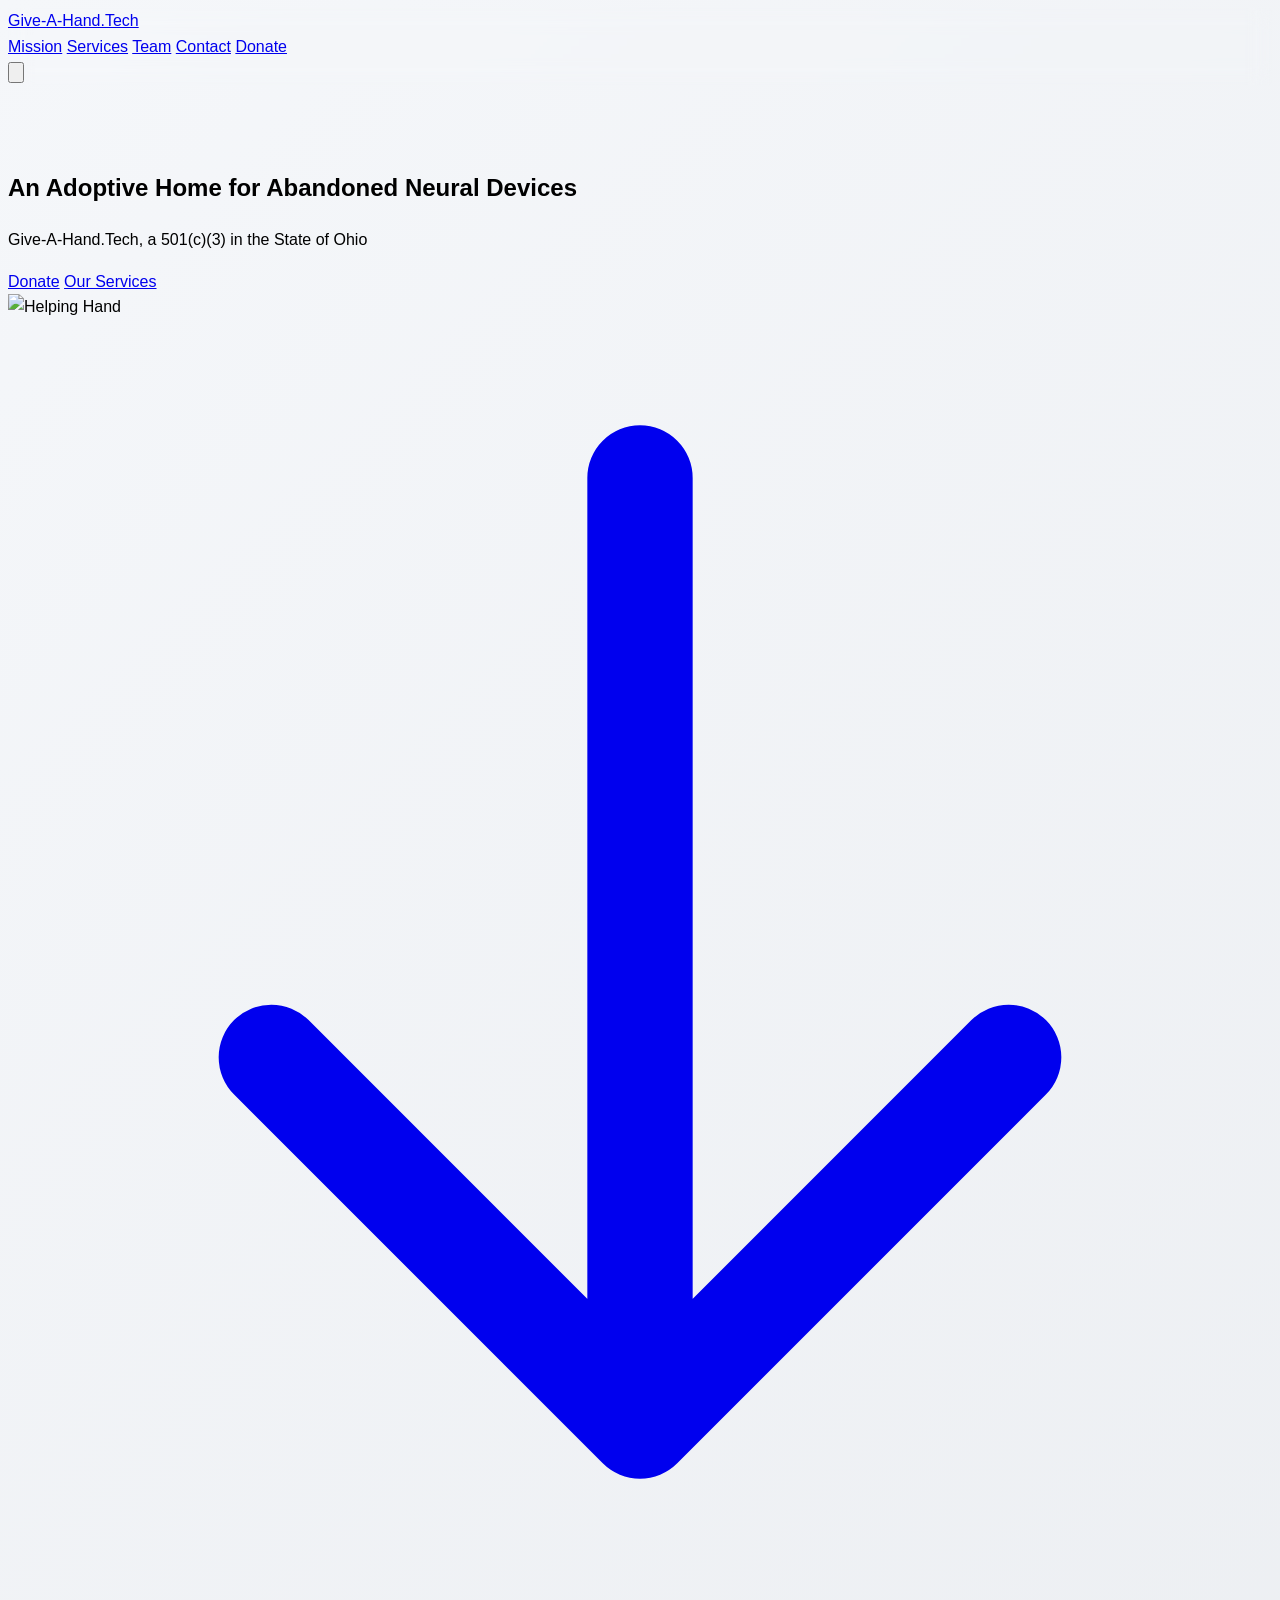
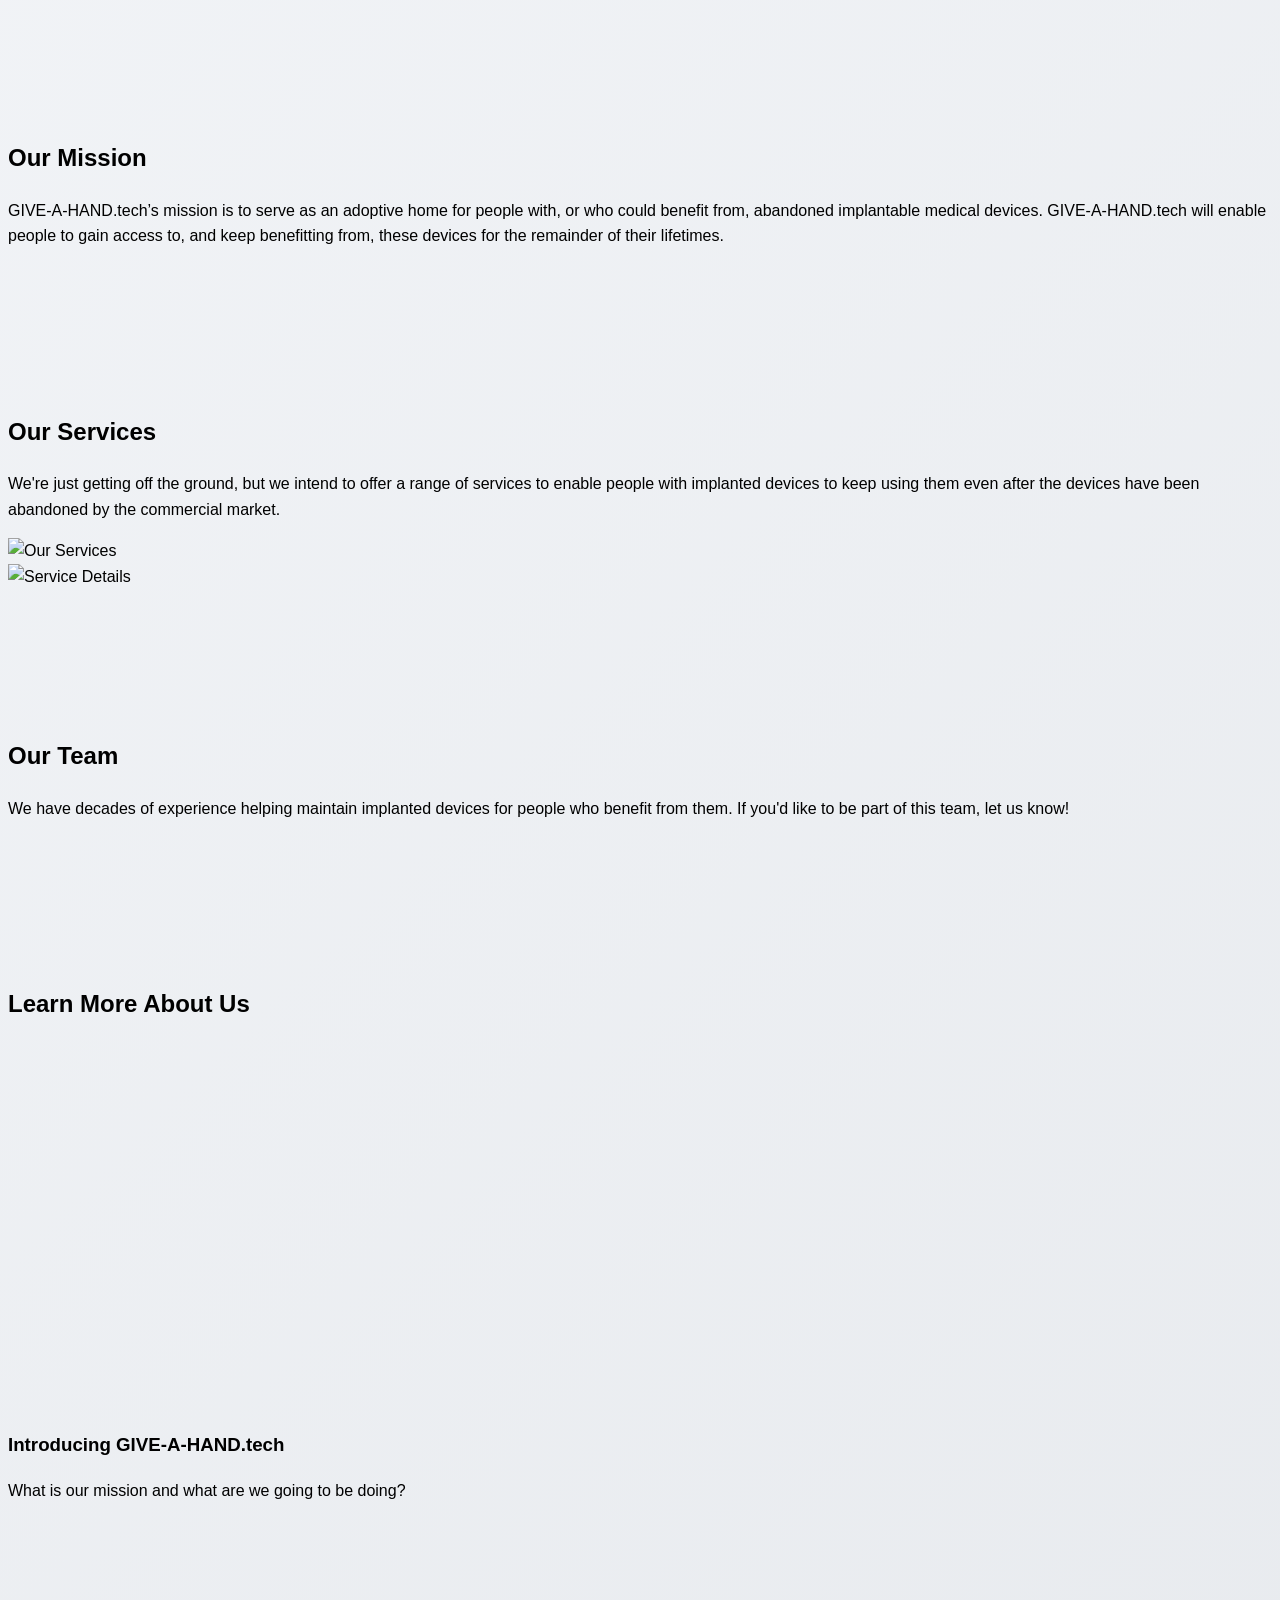
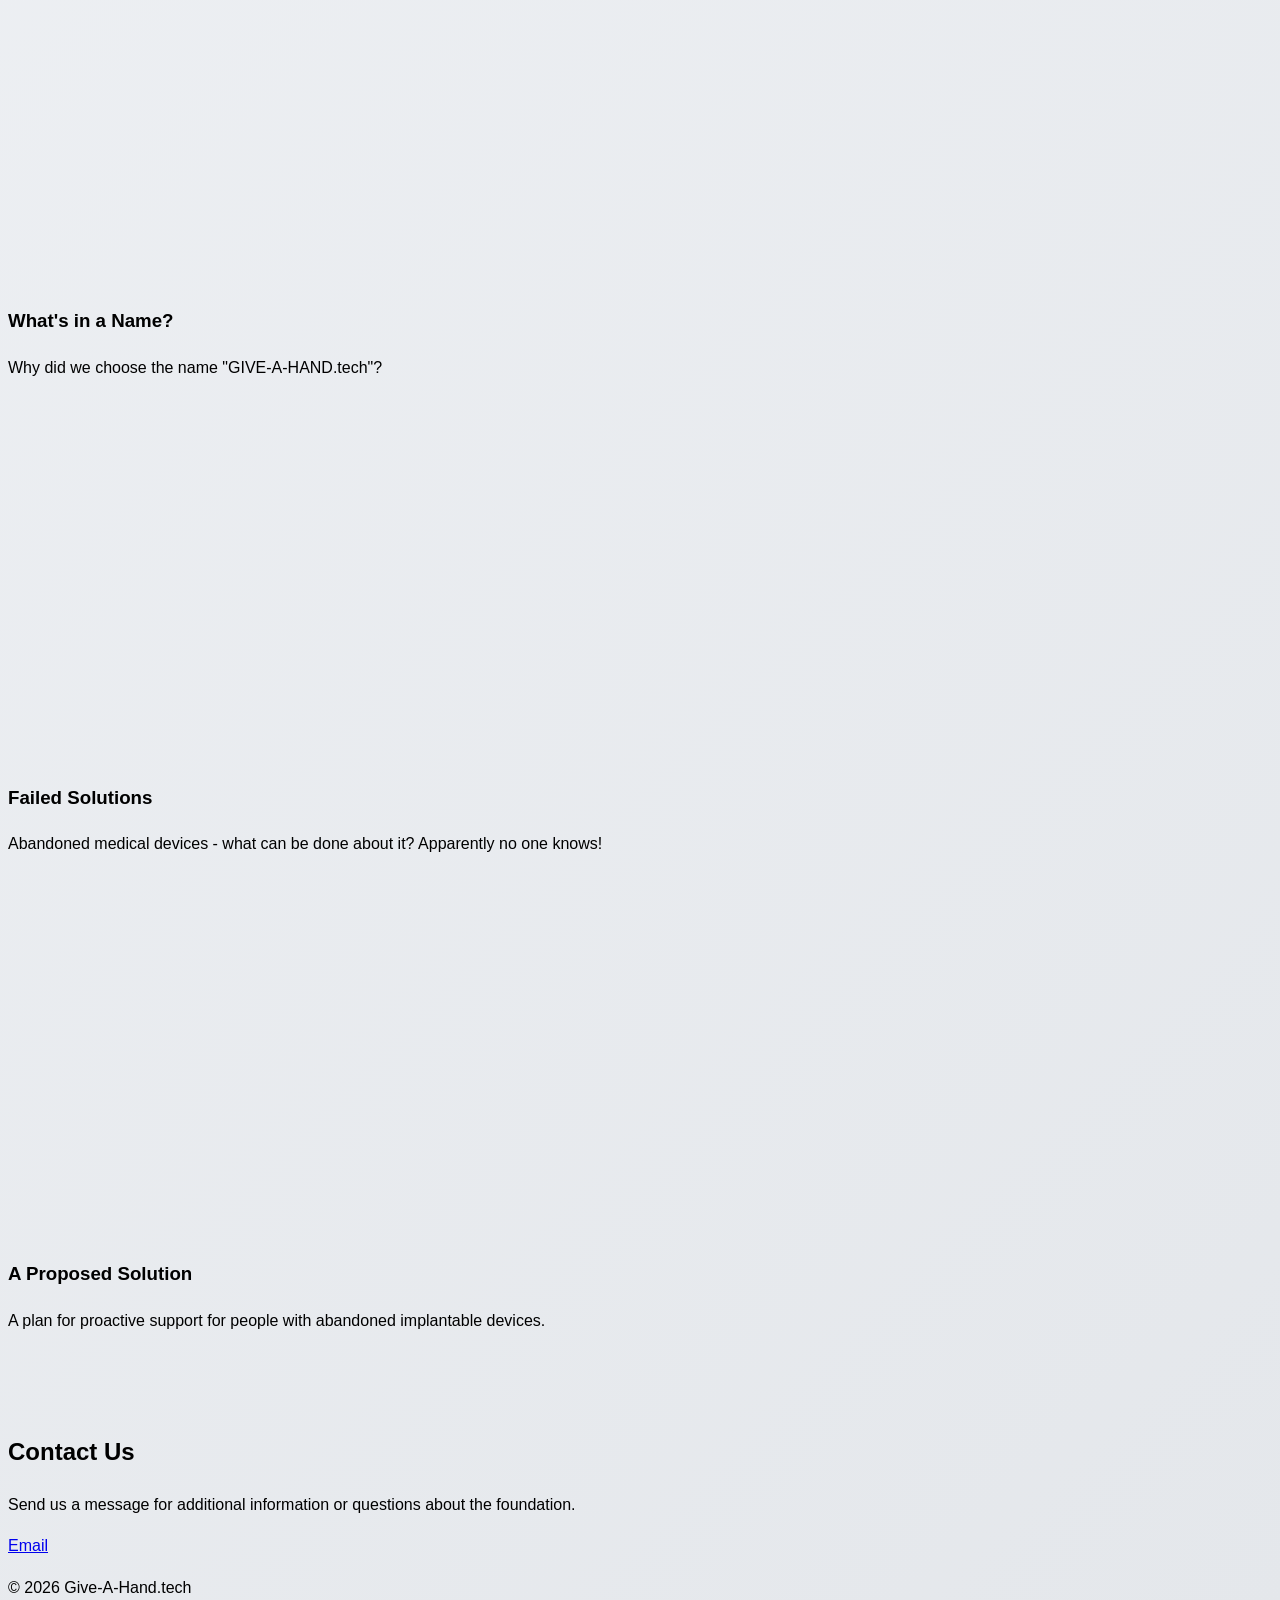
==== commit 6321de9c: "Adding Donate links and testing out Zeffy platform" ====
--- a/index.html
+++ b/index.html
@@ -19,7 +19,7 @@
                 <h1 class="text-5xl md:text-6xl font-bold mb-8 leading-tight">An Adoptive Home for Abandoned Neural Devices</h1>
                 <p class="text-2xl mb-10">Give-A-Hand.Tech, a 501(c)(3) in the State of Ohio</p>
                 <div class="flex flex-col sm:flex-row gap-6">
-                    <a href="#footer" class="bg-white text-blue-900 hover:bg-gray-100 px-8 py-4 rounded-lg font-semibold text-lg text-center transition duration-300 transform hover:scale-105">Contact</a>
+                    <a href="https://www.zeffy.com/en-US/donation-form/donate-to-change-lives-5866" class="bg-white text-blue-900 hover:bg-gray-100 px-8 py-4 rounded-lg font-semibold text-lg text-center transition duration-300 transform hover:scale-105">Donate</a>
                     <a href="#services" class="border-2 border-white hover:bg-white hover:text-blue-900 px-8 py-4 rounded-lg font-semibold text-lg text-center transition duration-300 transform hover:scale-105">Our Services</a>
 </div>
             </div>
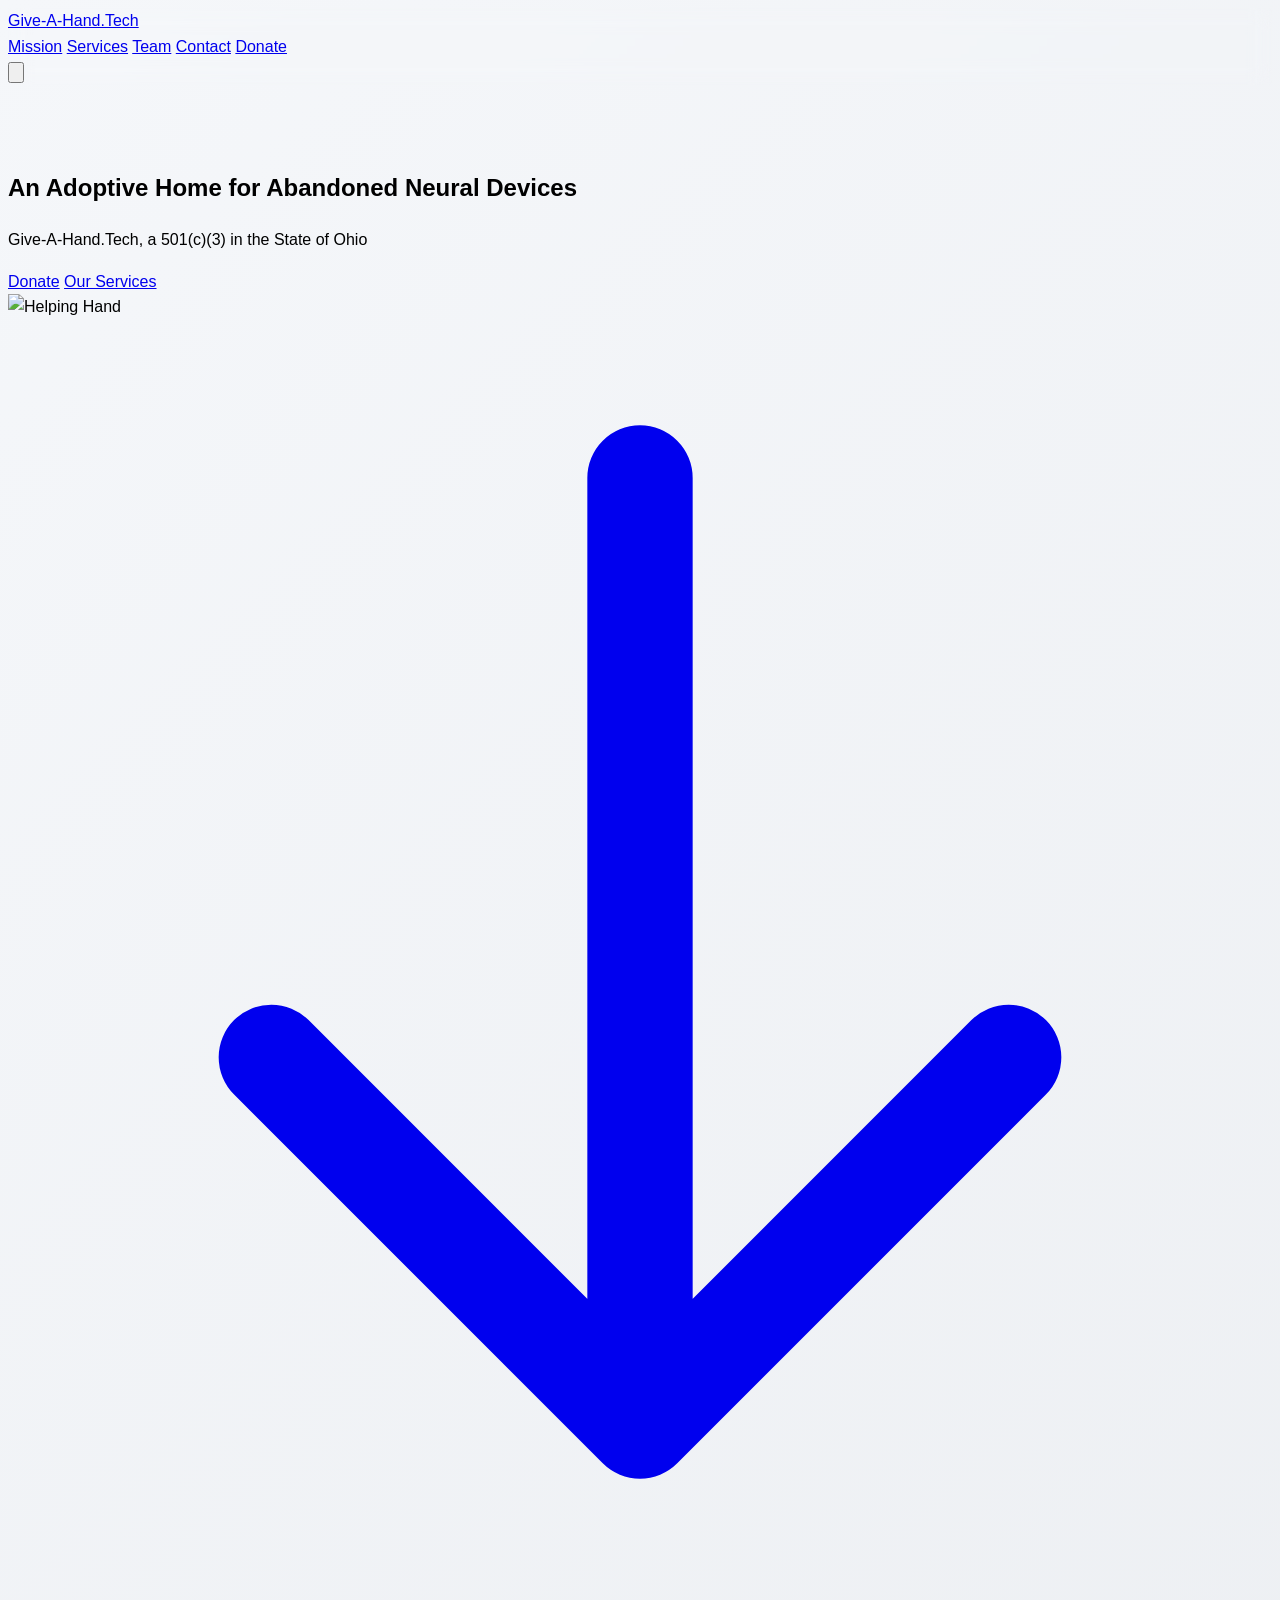
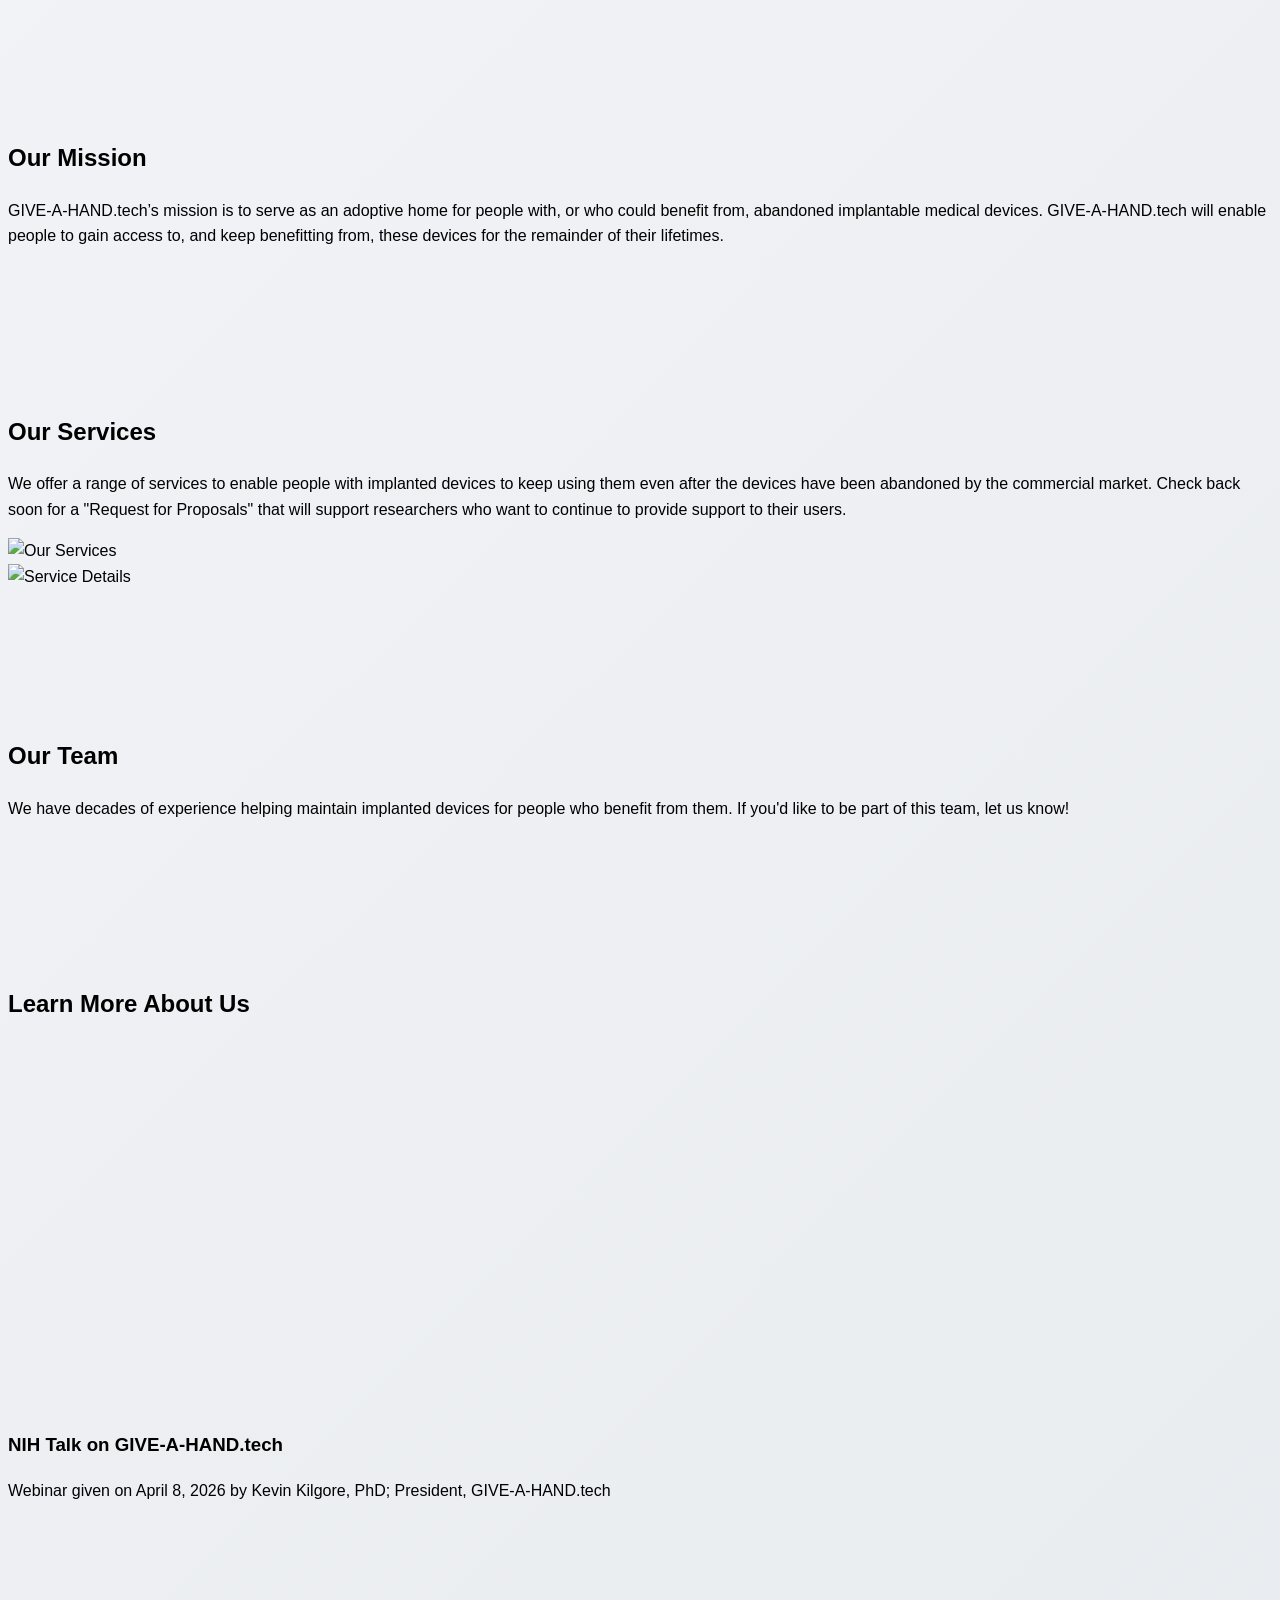
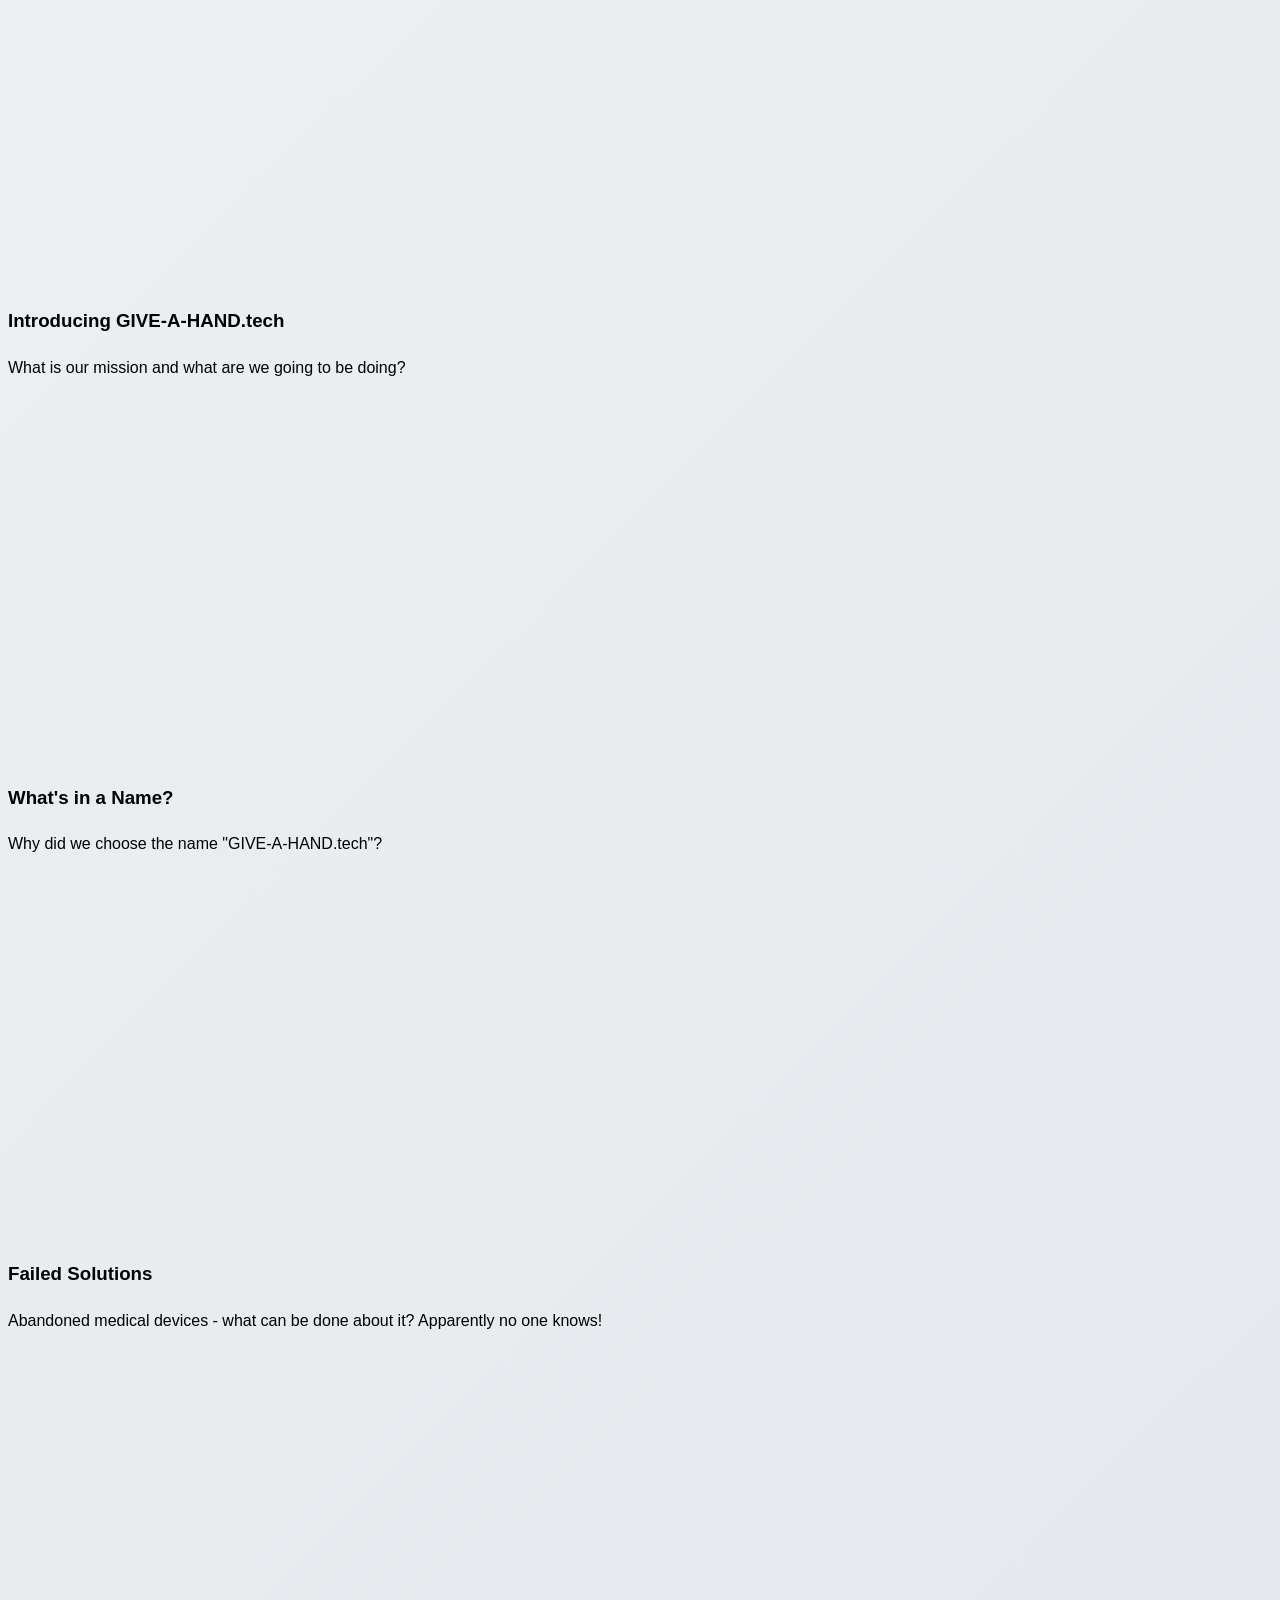
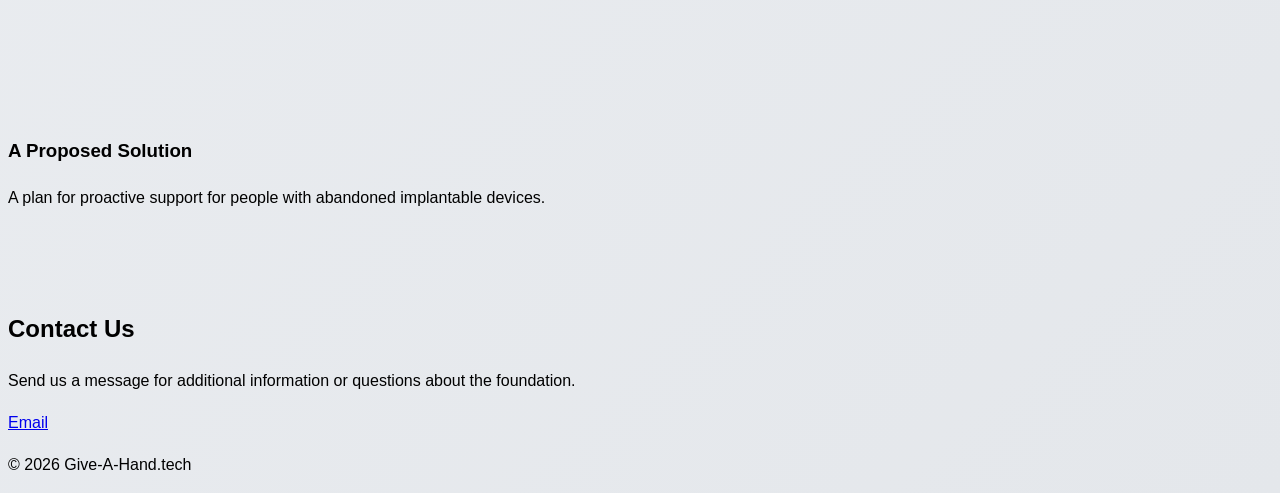
==== commit e3549255: "Update index.html Addition of SPARC talk video and update to services in preparation for future RFP." ====
--- a/index.html
+++ b/index.html
@@ -58,7 +58,7 @@
             <h2 class="text-3xl font-bold text-center mb-16 text-blue-800">Our Services</h2>
             <div class="max-w-3xl mx-auto text-center mb-16">
                 <p class="text-xl text-blue-800">
-                    We're just getting off the ground, but we intend to offer a range of services to enable people with implanted devices to keep using them even after the devices have been abandoned by the commercial market.
+                    We offer a range of services to enable people with implanted devices to keep using them even after the devices have been abandoned by the commercial market.  Check back soon for a "Request for Proposals" that will support researchers who want to continue to provide support to their users.
                 </p>
             </div>
             <div class="flex flex-col md:flex-row gap-8 justify-center items-stretch">
@@ -95,6 +95,15 @@
 <div class="container mx-auto px-6">
             <h2 class="text-3xl font-bold text-center mb-16 text-purple-800">Learn More About Us</h2>
             <div class="grid md:grid-cols-2 gap-8">
+                <div class="bg-white rounded-xl shadow-md overflow-hidden">
+                    <div class="aspect-w-16 aspect-h-9">
+                        <iframe src="https://www.youtube.com/watch?v=jzzNJJisMP4" width="100%" height="360" frameborder="0" allow="autoplay; fullscreen" allowfullscreen></iframe>
+                    </div>
+                    <div class="p-4">
+                        <h3 class="text-xl font-semibold mb-2 text-gray-800">NIH Talk on GIVE-A-HAND.tech</h3>
+                        <p class="text-gray-600">Webinar given on April 8, 2026 by Kevin Kilgore, PhD; President, GIVE-A-HAND.tech</p>
+                    </div>
+                </div>
                 <div class="bg-white rounded-xl shadow-md overflow-hidden">
                     <div class="aspect-w-16 aspect-h-9">
                         <iframe src="https://player.vimeo.com/video/933885430?h=73688627a9" width="100%" height="360" frameborder="0" allow="autoplay; fullscreen" allowfullscreen></iframe>
@@ -137,4 +146,4 @@
 <custom-footer id="footer"></custom-footer>
 <script src="script.js"></script>
 </body>
-</html>+</html>
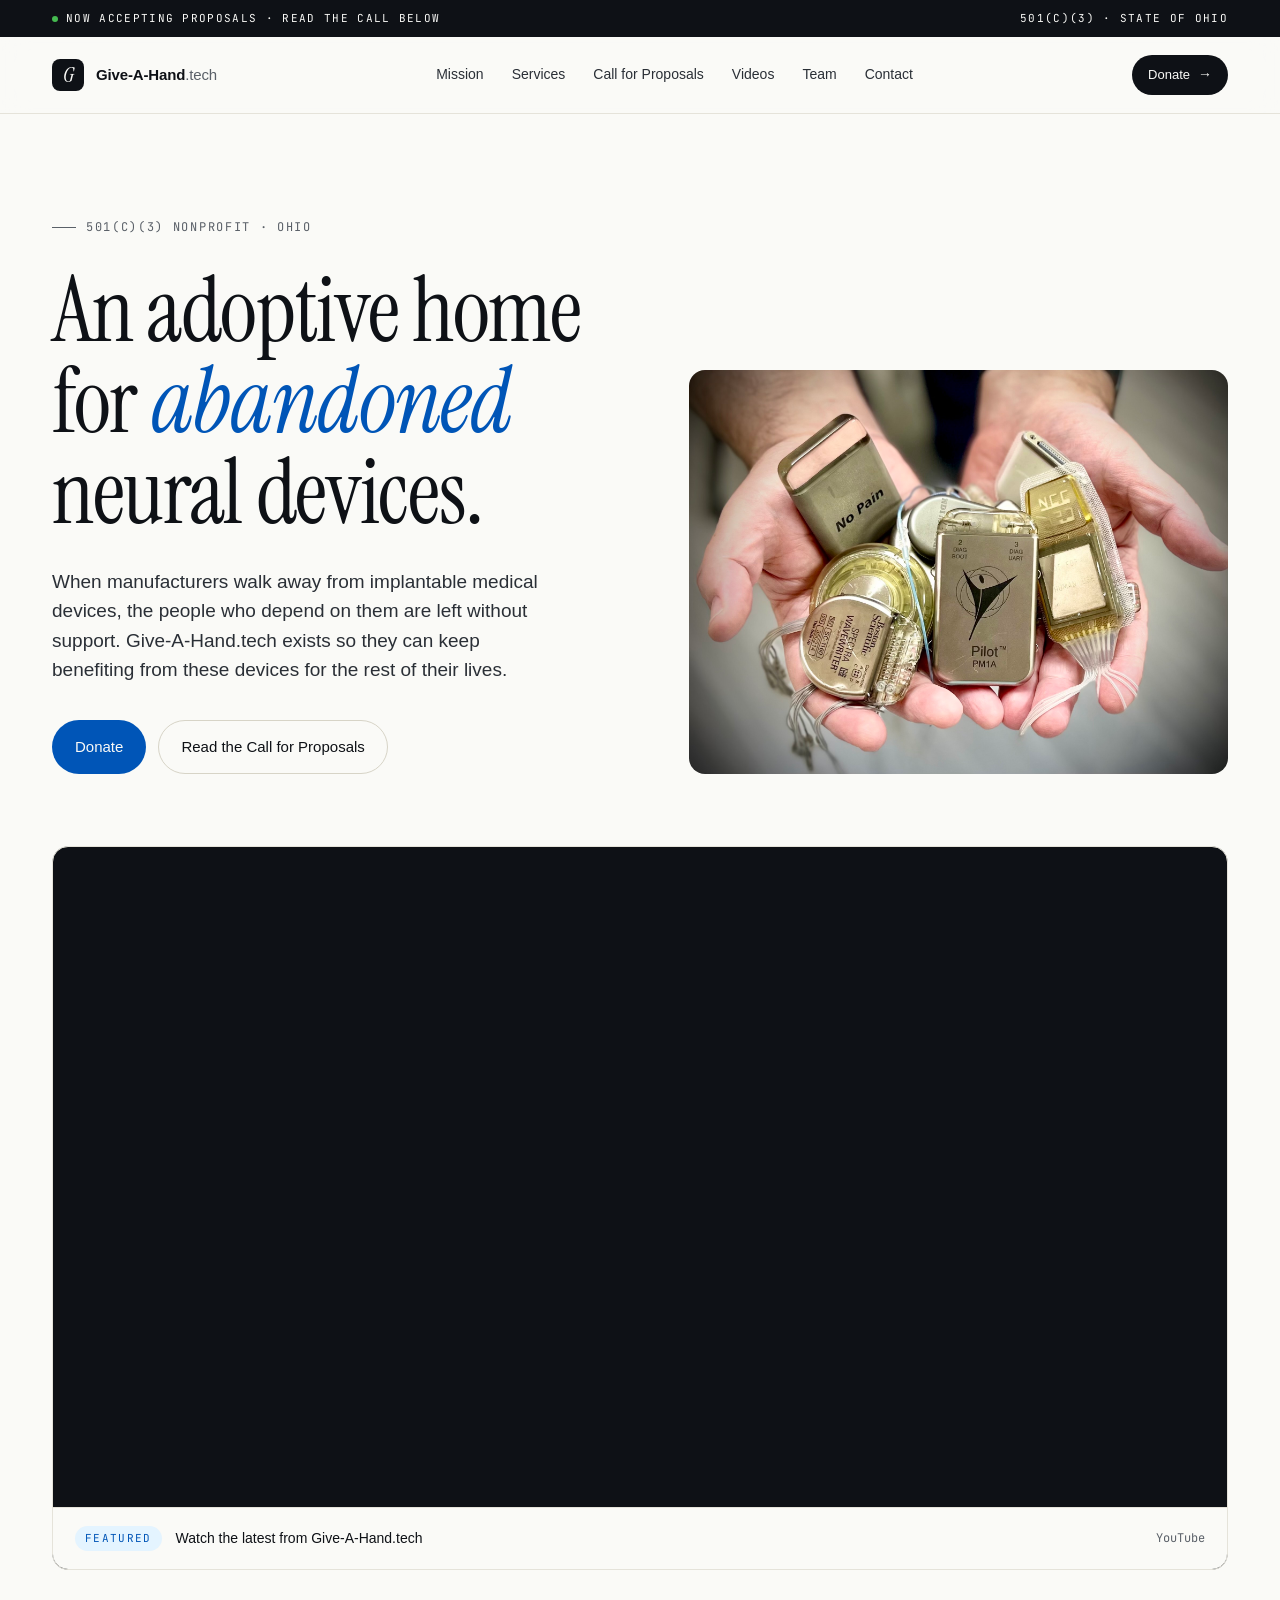
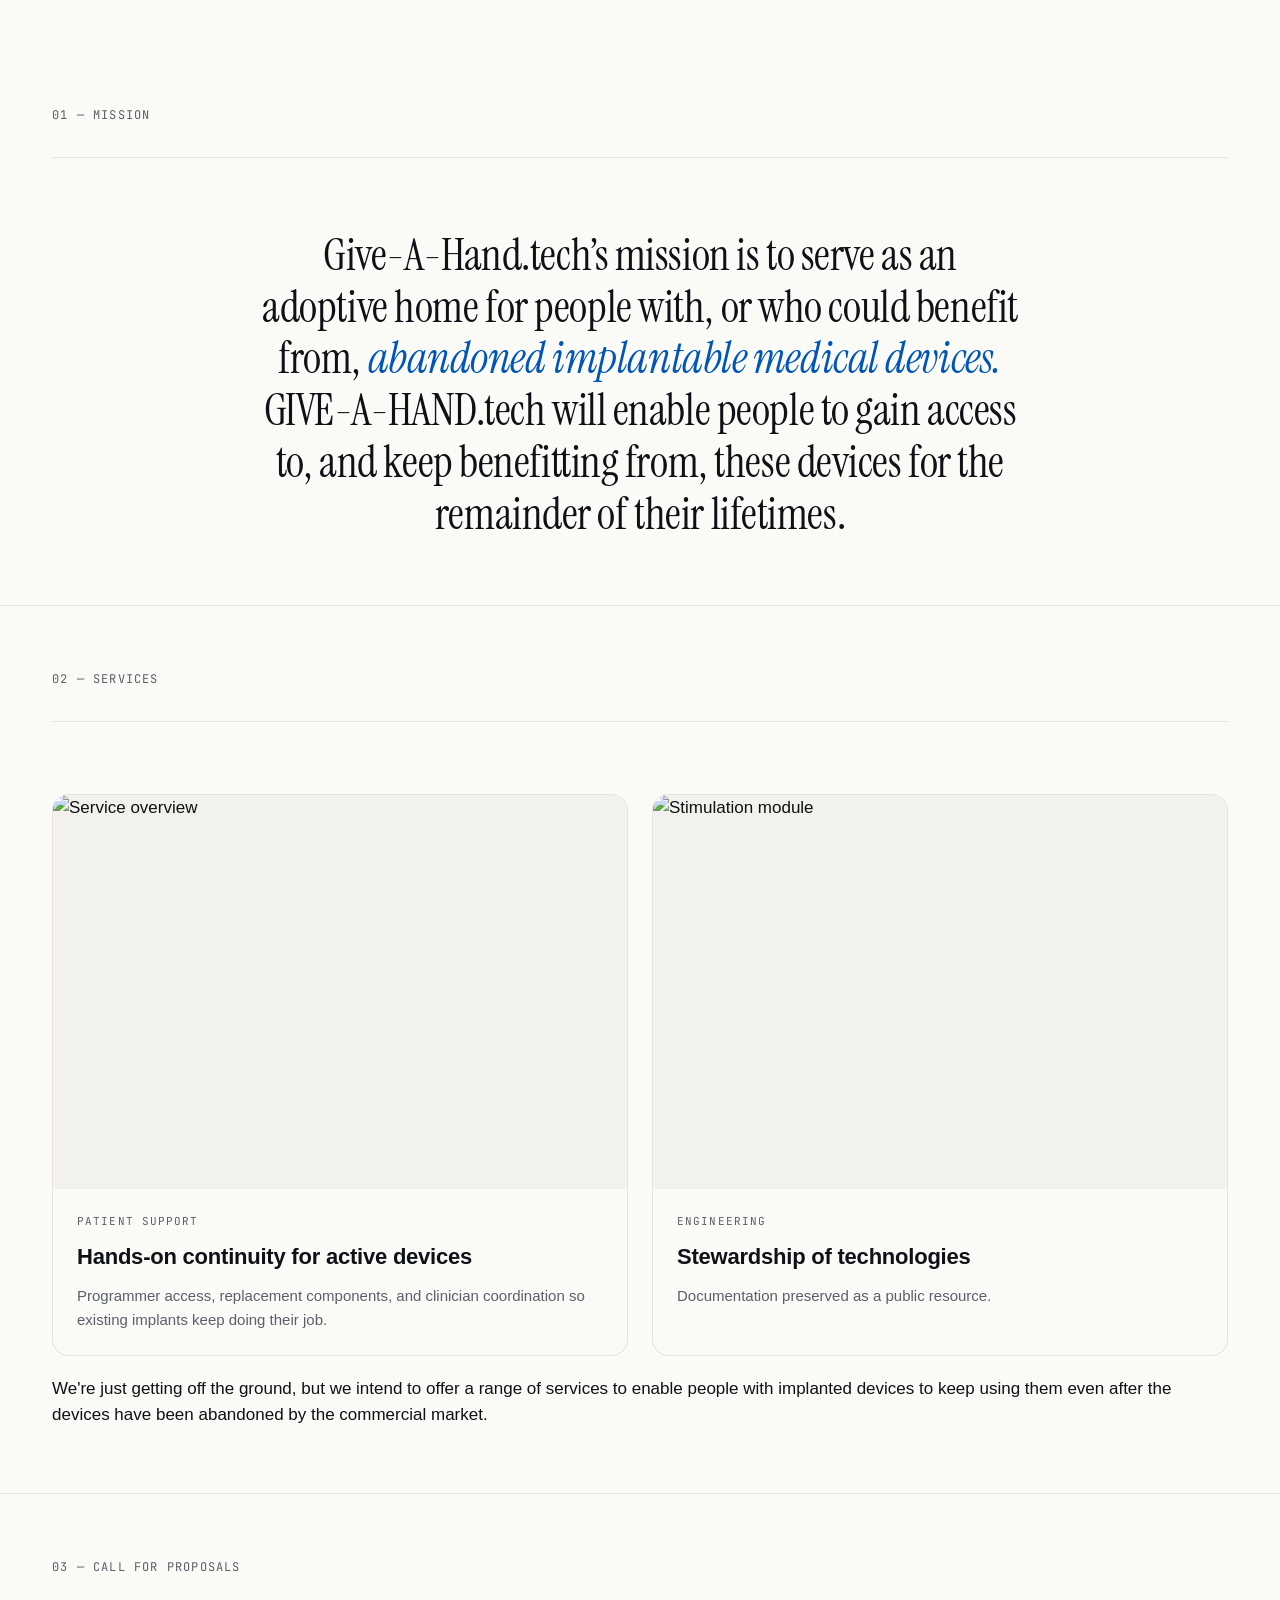
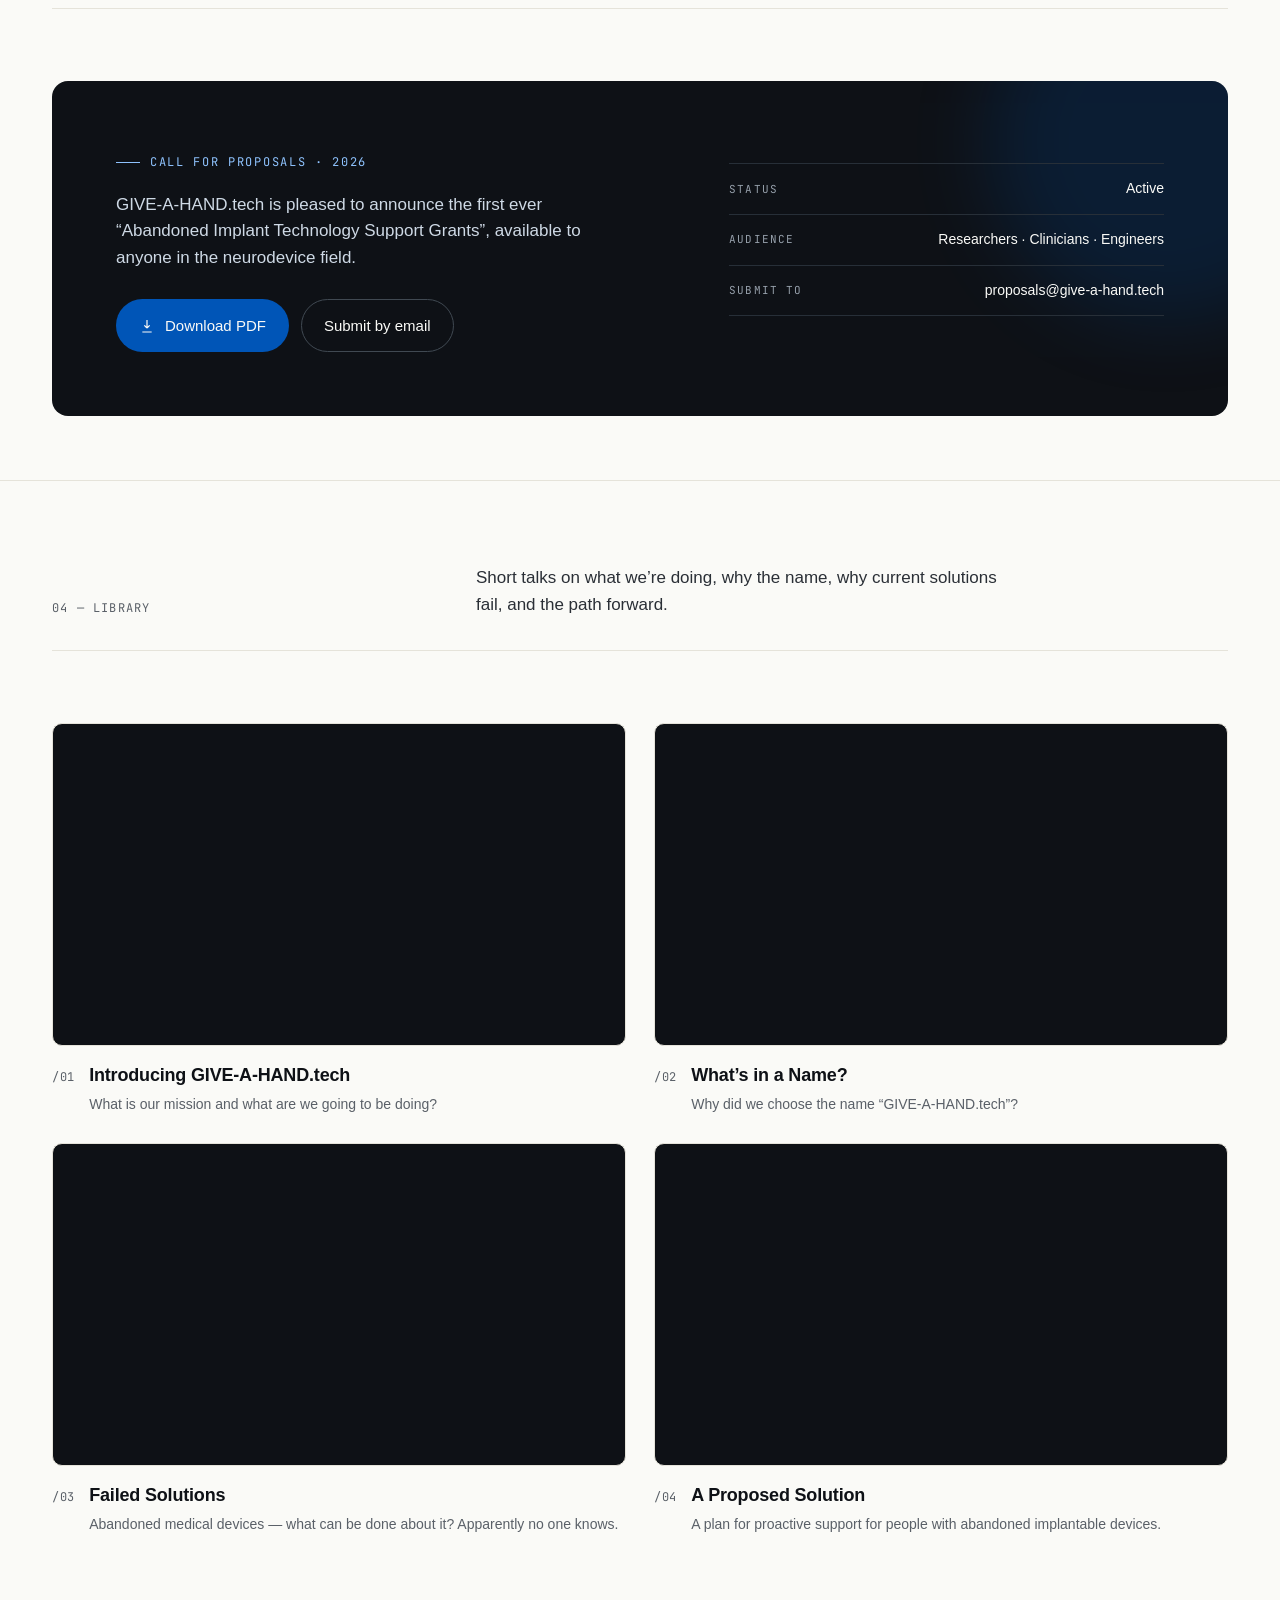
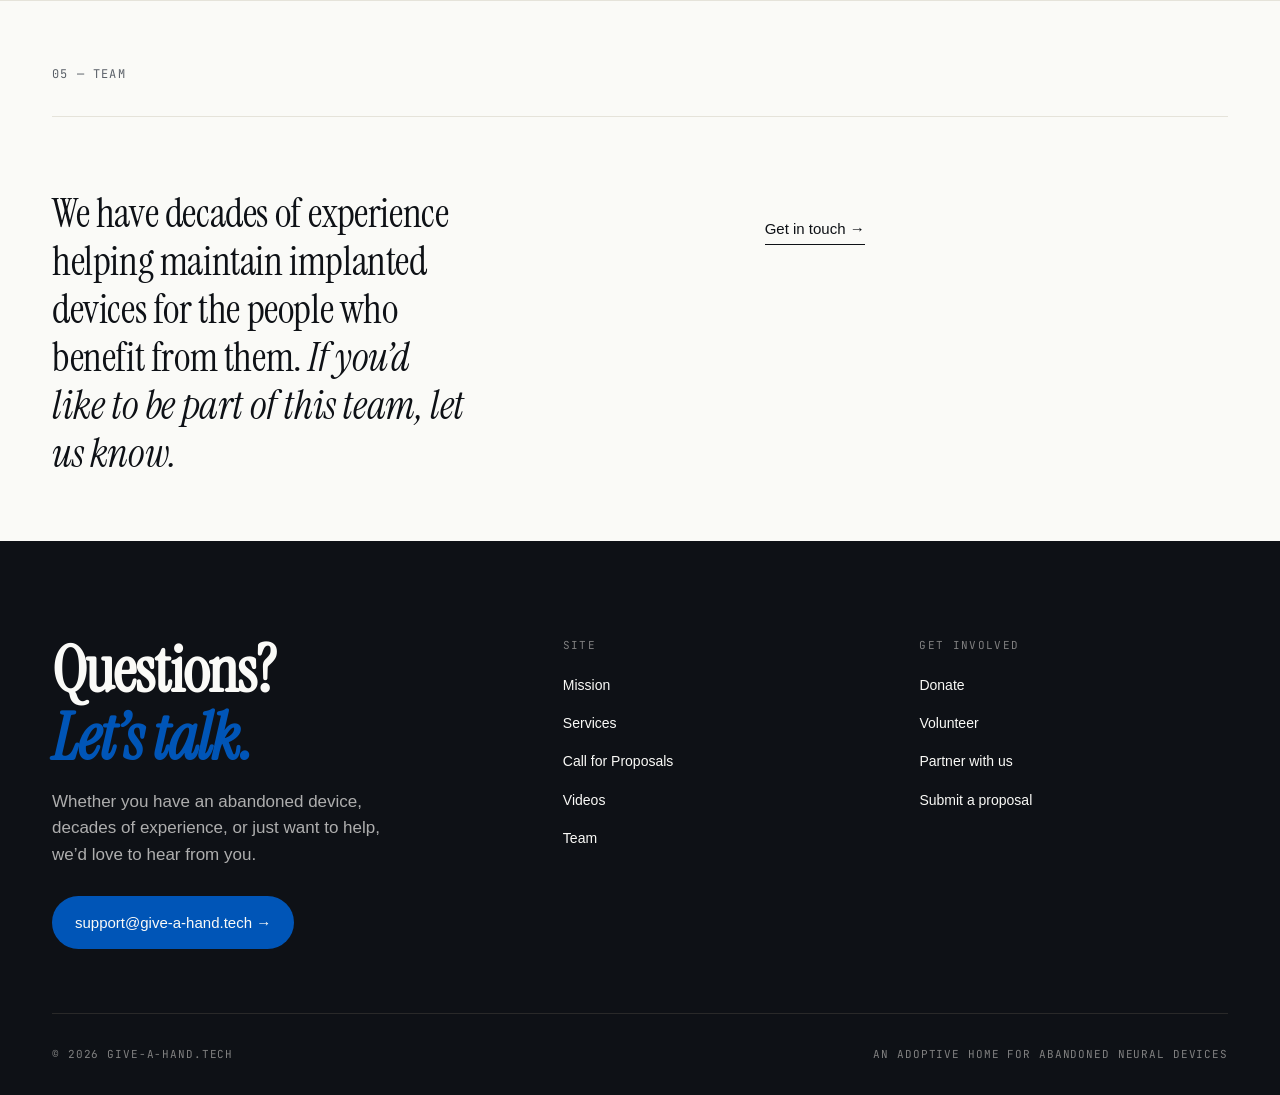
==== commit 94359e6f: "new version with call for proposals" ====
--- a/index.html
+++ b/index.html
@@ -1,149 +1,371 @@
 <!DOCTYPE html>
 <html lang="en">
 <head>
-    <meta charset="UTF-8">
-    <meta name="viewport" content="width=device-width, initial-scale=1.0">
-    <title>Give-A-Hand.Tech</title>
-    <link rel="stylesheet" href="style.css">
-    <script src="https://cdn.tailwindcss.com"></script>
-    <script src="components/navbar.js"></script>
-    <script src="components/footer.js"></script>
+  <meta charset="UTF-8" />
+  <meta name="viewport" content="width=device-width, initial-scale=1.0" />
+  <title>Give-A-Hand.tech — An adoptive home for abandoned neural devices</title>
+  <meta name="description" content="Give-A-Hand.tech is a 501(c)(3) nonprofit in Ohio enabling people with abandoned implantable medical devices to keep benefiting from them for the remainder of their lifetimes." />
+
+  <link rel="preconnect" href="https://fonts.googleapis.com" />
+  <link rel="preconnect" href="https://fonts.gstatic.com" crossorigin />
+  <link href="https://fonts.googleapis.com/css2?family=Instrument+Serif:ital@0;1&family=JetBrains+Mono:wght@400;500&display=swap" rel="stylesheet" />
+
+  <link rel="stylesheet" href="style.css" />
+  <script src="components/navbar.js" defer></script>
+  <script src="components/footer.js" defer></script>
+
+  <!-- React + Babel for the optional Tweaks panel -->
+  <script src="https://unpkg.com/react@18.3.1/umd/react.development.js" integrity="sha384-hD6/rw4ppMLGNu3tX5cjIb+uRZ7UkRJ6BPkLpg4hAu/6onKUg4lLsHAs9EBPT82L" crossorigin="anonymous"></script>
+  <script src="https://unpkg.com/react-dom@18.3.1/umd/react-dom.development.js" integrity="sha384-u6aeetuaXnQ38mYT8rp6sbXaQe3NL9t+IBXmnYxwkUI2Hw4bsp2Wvmx4yRQF1uAm" crossorigin="anonymous"></script>
+  <script src="https://unpkg.com/@babel/standalone@7.29.0/babel.min.js" integrity="sha384-m08KidiNqLdpJqLq95G/LEi8Qvjl/xUYll3QILypMoQ65QorJ9Lvtp2RXYGBFj1y" crossorigin="anonymous"></script>
+  <script type="text/babel" src="tweaks-panel.jsx"></script>
 </head>
-<body class="bg-gray-50">
-<!-- Navbar Section (from components/navbar.js) -->
-    <custom-navbar></custom-navbar>
-<!-- Hero Section -->
-<section class="relative bg-gradient-to-r from-blue-900 to-purple-800 text-white min-h-screen flex items-center">
-<div class="container mx-auto px-6 flex flex-col md:flex-row items-center py-20">
-            <div class="md:w-1/2 mb-10 md:mb-0">
-                <h1 class="text-5xl md:text-6xl font-bold mb-8 leading-tight">An Adoptive Home for Abandoned Neural Devices</h1>
-                <p class="text-2xl mb-10">Give-A-Hand.Tech, a 501(c)(3) in the State of Ohio</p>
-                <div class="flex flex-col sm:flex-row gap-6">
-                    <a href="https://www.zeffy.com/en-US/donation-form/donate-to-change-lives-5866" class="bg-white text-blue-900 hover:bg-gray-100 px-8 py-4 rounded-lg font-semibold text-lg text-center transition duration-300 transform hover:scale-105">Donate</a>
-                    <a href="#services" class="border-2 border-white hover:bg-white hover:text-blue-900 px-8 py-4 rounded-lg font-semibold text-lg text-center transition duration-300 transform hover:scale-105">Our Services</a>
-</div>
-            </div>
-            <div class="md:w-1/2 flex justify-center mt-10 md:mt-0">
-                <div class="w-full max-w-2xl">
-                    <img src="https://huggingface.co/spaces/crex3975/helping-hands-hub/resolve/main/images/IMG_8518.jpg" 
-                         alt="Helping Hand" 
-                         class="rounded-xl shadow-2xl border-4 border-white transform hover:scale-105 transition duration-500">
-</div>
-            </div>
-                </div>
-            </div>
-        </div>
-        <div class="absolute bottom-10 left-0 right-0 flex justify-center animate-bounce">
-            <a href="#services" class="text-white">
-                <svg xmlns="http://www.w3.org/2000/svg" class="h-10 w-10" fill="none" viewBox="0 0 24 24" stroke="currentColor">
-                    <path stroke-linecap="round" stroke-linejoin="round" stroke-width="2" d="M19 14l-7 7m0 0l-7-7m7 7V3" />
-                </svg>
+<body>
+
+  <custom-navbar></custom-navbar>
+
+  <!-- Hero ------------------------------------------------- -->
+  <header class="hero">
+    <div class="shell">
+      <div class="hero-grid">
+        <div>
+          <div class="eyebrow hero-eyebrow">501(c)(3) nonprofit · Ohio</div>
+          <h1 class="display">An adoptive home for <em>abandoned</em> neural devices.</h1>
+          <p class="hero-lede">
+            When manufacturers walk away from implantable medical devices, the people who depend on them are left without support. Give-A-Hand.tech exists so they can keep benefiting from these devices for the rest of their lives.
+          </p>
+          <div class="hero-cta">
+            <a class="btn btn-primary" href="https://www.zeffy.com/en-US/donation-form/donate-to-change-lives-5866">Donate</a>
+            <a class="btn btn-ghost" href="#cfp">Read the Call for Proposals</a>
+          </div>
+        </div>
+
+        <div class="hero-side">
+          <img class="hero-photo" src="components/IMG_8518.jpg" alt="Hands holding a collection of abandoned implantable neural devices" />
+        </div>
+      </div>
+
+      <!-- Featured / lead video -->
+      <div class="feature-video" style="margin-top: clamp(40px, 6vw, 72px);">
+        <div class="feature-video-frame">
+          <iframe
+            src="https://www.youtube.com/embed/jzzNJJisMP4?rel=0"
+            title="Give-A-Hand.tech — featured talk"
+            allow="accelerometer; autoplay; clipboard-write; encrypted-media; gyroscope; picture-in-picture"
+            allowfullscreen
+          ></iframe>
+        </div>
+        <div class="feature-video-meta">
+          <div class="feature-video-meta-left">
+            <span class="label">Featured</span>
+            <span>Watch the latest from Give-A-Hand.tech</span>
+          </div>
+          <span class="duration">YouTube</span>
+        </div>
+      </div>
+    </div>
+  </header>
+
+  <!-- Mission ---------------------------------------------- -->
+  <section id="mission" class="section">
+    <div class="shell">
+      <div class="section-head">
+        <div>
+          <div class="meta">01 — Mission</div>
+        </div>
+      </div>
+
+      <div class="mission-body">
+        <p class="mission-quote">
+          Give-A-Hand.tech&rsquo;s mission is to serve as an adoptive home for people with, or who could benefit from, <em>abandoned implantable medical devices.</em> GIVE-A-HAND.tech will enable people to gain access to, and keep benefitting from, these devices for the remainder of their lifetimes.
+        </p>
+      </div>
+    </div>
+  </section>
+
+  <!-- Services -------------------------------------------- -->
+  <section id="services" class="section">
+    <div class="shell">
+      <div class="section-head">
+        <div>
+          <div class="meta">02 — Services</div>
+        </div>
+      </div>
+
+      <div class="cards">
+        <article class="card">
+          <div class="card-media">
+            <img src="https://huggingface.co/spaces/crex3975/helping-hands-hub/resolve/main/images/rs=w_2480,h_1240,cg_true.webp" alt="Service overview" />
+          </div>
+          <div class="card-body">
+            <span class="card-tag">Patient support</span>
+            <h3>Hands-on continuity for active devices</h3>
+            <p>Programmer access, replacement components, and clinician coordination so existing implants keep doing their job.</p>
+          </div>
+        </article>
+        <article class="card">
+          <div class="card-media">
+            <img src="https://huggingface.co/spaces/crex3975/helping-hands-hub/resolve/main/images/branded-stim-module.jpg" alt="Stimulation module" />
+          </div>
+          <div class="card-body">
+            <span class="card-tag">Engineering</span>
+            <h3>Stewardship of technologies</h3>
+            <p>Documentation preserved as a public resource.</p>
+          </div>
+        </article>
+      </div>
+
+      
+          <div>
+          <p class="lede" style="margin-top: 20px;">
+          We're just getting off the ground, but we intend to offer a range of services to enable people with implanted devices to keep using them even after the devices have been abandoned by the commercial market.          </p>
+        </div>
+
+    </div>
+
+
+  </section>
+
+  <!-- Call for Proposals --------------------------------- -->
+  <section id="cfp" class="section">
+    <div class="shell">
+      <div class="section-head">
+        <div>
+          <div class="meta">03 — Call for Proposals</div>
+        </div>
+      </div>
+
+      <div class="cfp">
+        <div>
+          <div class="cfp-eyebrow">Call for Proposals &middot; 2026</div>
+          <p>GIVE-A-HAND.tech is pleased to announce the first ever “Abandoned Implant Technology Support Grants”, available to anyone in the neurodevice field.</p>
+          <div class="cfp-actions">
+            <a class="btn btn-primary" href="components/GAHt Application Guide - v4 5-05-2026.pdf" target="_blank" rel="noopener">
+              <svg width="16" height="16" viewBox="0 0 24 24" fill="none" stroke="currentColor" stroke-width="1.8"><path d="M12 3v12m0 0l-4-4m4 4l4-4M5 21h14"/></svg>
+              Download PDF
             </a>
-        </div>
-    </section>
-<!-- Our Mission -->
-    <section id="mission" class="py-16 bg-gradient-to-b from-indigo-100 to-blue-100">
-<div class="container mx-auto px-6">
-            <h2 class="text-3xl font-bold text-center mb-16 text-blue-800">Our Mission</h2>
-            <div class="max-w-3xl mx-auto text-center mb-8">
-                <p class="text-xl text-blue-800">
-                GIVE-A-HAND.tech’s mission is to serve as an adoptive home for people with, or who could benefit from, abandoned implantable medical devices. GIVE-A-HAND.tech will enable people to gain access to, and keep benefitting from, these devices for the remainder of their lifetimes.
-                </p>
-            </div>
-</div>
-    </section>
-    <!-- Our Services -->
-    <section id="services" class="py-16 bg-gradient-to-b from-blue-100 to-purple-100">
-<div class="container mx-auto px-6">
-            <h2 class="text-3xl font-bold text-center mb-16 text-blue-800">Our Services</h2>
-            <div class="max-w-3xl mx-auto text-center mb-16">
-                <p class="text-xl text-blue-800">
-                    We offer a range of services to enable people with implanted devices to keep using them even after the devices have been abandoned by the commercial market.  Check back soon for a "Request for Proposals" that will support researchers who want to continue to provide support to their users.
-                </p>
-            </div>
-            <div class="flex flex-col md:flex-row gap-8 justify-center items-stretch">
-                <div class="md:w-1/2">
-                    <div class="w-full h-96 overflow-hidden rounded-lg shadow-lg">
-                        <img src="https://huggingface.co/spaces/crex3975/helping-hands-hub/resolve/main/images/rs=w_2480,h_1240,cg_true.webp" 
-                             alt="Our Services" 
-                             class="w-full h-full object-cover">
-                    </div>
-                </div>
-                <div class="md:w-1/2">
-                    <div class="w-full h-96 overflow-hidden rounded-lg shadow-lg">
-                        <img src="https://huggingface.co/spaces/crex3975/helping-hands-hub/resolve/main/images/branded-stim-module.jpg" 
-                             alt="Service Details" 
-                             class="w-full h-full object-cover">
-                    </div>
-                </div>
-            </div>
-        </div>
-    </section>
-<!-- Our Team -->
-    <section id="team" class="py-16 bg-gradient-to-b from-purple-100 to-purple-100">
-<div class="container mx-auto px-6">
-            <h2 class="text-3xl font-bold text-center mb-16 text-purple-800">Our Team</h2>
-            <div class="max-w-3xl mx-auto text-center mb-8">
-                <p class="text-xl text-purple-800">
-We have decades of experience helping maintain implanted devices for people who benefit from them. If you'd like to be part of this team, let us know!
-                </p>
-            </div>
-</div>
-    </section>
-<!-- Video Resources -->
-    <section class="py-12 bg-gradient-to-b from-purple-100 to-blue-100">
-<div class="container mx-auto px-6">
-            <h2 class="text-3xl font-bold text-center mb-16 text-purple-800">Learn More About Us</h2>
-            <div class="grid md:grid-cols-2 gap-8">
-                <div class="bg-white rounded-xl shadow-md overflow-hidden">
-                    <div class="aspect-w-16 aspect-h-9">
-                        <iframe src="https://www.youtube.com/watch?v=jzzNJJisMP4" width="100%" height="360" frameborder="0" allow="autoplay; fullscreen" allowfullscreen></iframe>
-                    </div>
-                    <div class="p-4">
-                        <h3 class="text-xl font-semibold mb-2 text-gray-800">NIH Talk on GIVE-A-HAND.tech</h3>
-                        <p class="text-gray-600">Webinar given on April 8, 2026 by Kevin Kilgore, PhD; President, GIVE-A-HAND.tech</p>
-                    </div>
-                </div>
-                <div class="bg-white rounded-xl shadow-md overflow-hidden">
-                    <div class="aspect-w-16 aspect-h-9">
-                        <iframe src="https://player.vimeo.com/video/933885430?h=73688627a9" width="100%" height="360" frameborder="0" allow="autoplay; fullscreen" allowfullscreen></iframe>
-                    </div>
-                    <div class="p-4">
-                        <h3 class="text-xl font-semibold mb-2 text-gray-800">Introducing GIVE-A-HAND.tech</h3>
-                        <p class="text-gray-600">What is our mission and what are we going to be doing?</p>
-                    </div>
-                </div>
-                <div class="bg-white rounded-xl shadow-md overflow-hidden">
-                    <div class="aspect-w-16 aspect-h-9">
-                        <iframe src="https://player.vimeo.com/video/933881667?h=0a152fe254" width="100%" height="360" frameborder="0" allow="autoplay; fullscreen" allowfullscreen></iframe>
-                    </div>
-                    <div class="p-4">
-                        <h3 class="text-xl font-semibold mb-2 text-gray-800">What's in a Name?</h3>
-                        <p class="text-gray-600">Why did we choose the name "GIVE-A-HAND.tech"?</p>
-                    </div>
-                </div>
-                <div class="bg-white rounded-xl shadow-md overflow-hidden">
-                    <div class="aspect-w-16 aspect-h-9">
-                        <iframe src="https://player.vimeo.com/video/933881781?h=cb31bd053d" width="100%" height="360" frameborder="0" allow="autoplay; fullscreen" allowfullscreen></iframe>
-                    </div>
-                    <div class="p-4">
-                        <h3 class="text-xl font-semibold mb-2 text-gray-800">Failed Solutions</h3>
-                        <p class="text-gray-600">Abandoned medical devices - what can be done about it? Apparently no one knows!</p>
-                    </div>
-                </div>
-                <div class="bg-white rounded-xl shadow-md overflow-hidden">
-                    <div class="aspect-w-16 aspect-h-9">
-                        <iframe src="https://player.vimeo.com/video/1048031828?h=ae1b83ade5" width="100%" height="360" frameborder="0" allow="autoplay; fullscreen" allowfullscreen></iframe>
-                    </div>
-                    <div class="p-4">
-                        <h3 class="text-xl font-semibold mb-2 text-gray-800">A Proposed Solution</h3>
-                        <p class="text-gray-600">A plan for proactive support for people with abandoned implantable devices.</p>
-                    </div>
-                </div>
-</div>
-        </div>
-    </section>
-<custom-footer id="footer"></custom-footer>
-<script src="script.js"></script>
+            <a class="btn btn-ghost" href="mailto:proposals@give-a-hand.tech?subject=Proposal%20submission">Submit by email</a>
+          </div>
+        </div>
+
+        <div class="cfp-doc">
+          <div class="cfp-key-dates">
+            <div class="cfp-key-row">
+              <span class="key">Status</span>
+              <span class="val">Active</span>
+            </div>
+            <div class="cfp-key-row">
+              <span class="key">Audience</span>
+              <span class="val">Researchers · Clinicians · Engineers</span>
+            </div>
+            <div class="cfp-key-row">
+              <span class="key">Submit to</span>
+              <span class="val">proposals@give-a-hand.tech</span>
+            </div>
+          </div>
+        </div>
+      </div>
+    </div>
+  </section>
+
+  <!-- Video library ------------------------------------- -->
+  <section id="videos" class="section">
+    <div class="shell">
+      <div class="section-head">
+        <div>
+          <div class="meta">04 — Library</div>
+        </div>
+        <div>
+          <p class="lede" style="margin-top: 20px;">
+            Short talks on what we&rsquo;re doing, why the name, why current solutions fail, and the path forward.
+          </p>
+        </div>
+      </div>
+
+      <div class="video-grid">
+        <article class="video-card">
+          <div class="frame">
+            <iframe src="https://player.vimeo.com/video/933885430?h=73688627a9" title="Introducing GIVE-A-HAND.tech" allow="autoplay; fullscreen; picture-in-picture" allowfullscreen></iframe>
+          </div>
+          <div class="video-card-meta">
+            <span class="video-card-num">/01</span>
+            <div>
+              <h3>Introducing GIVE-A-HAND.tech</h3>
+              <p>What is our mission and what are we going to be doing?</p>
+            </div>
+          </div>
+        </article>
+
+        <article class="video-card">
+          <div class="frame">
+            <iframe src="https://player.vimeo.com/video/933881667?h=0a152fe254" title="What's in a Name?" allow="autoplay; fullscreen; picture-in-picture" allowfullscreen></iframe>
+          </div>
+          <div class="video-card-meta">
+            <span class="video-card-num">/02</span>
+            <div>
+              <h3>What&rsquo;s in a Name?</h3>
+              <p>Why did we choose the name &ldquo;GIVE-A-HAND.tech&rdquo;?</p>
+            </div>
+          </div>
+        </article>
+
+        <article class="video-card">
+          <div class="frame">
+            <iframe src="https://player.vimeo.com/video/933881781?h=cb31bd053d" title="Failed Solutions" allow="autoplay; fullscreen; picture-in-picture" allowfullscreen></iframe>
+          </div>
+          <div class="video-card-meta">
+            <span class="video-card-num">/03</span>
+            <div>
+              <h3>Failed Solutions</h3>
+              <p>Abandoned medical devices — what can be done about it? Apparently no one knows.</p>
+            </div>
+          </div>
+        </article>
+
+        <article class="video-card">
+          <div class="frame">
+            <iframe src="https://player.vimeo.com/video/1048031828?h=ae1b83ade5" title="A Proposed Solution" allow="autoplay; fullscreen; picture-in-picture" allowfullscreen></iframe>
+          </div>
+          <div class="video-card-meta">
+            <span class="video-card-num">/04</span>
+            <div>
+              <h3>A Proposed Solution</h3>
+              <p>A plan for proactive support for people with abandoned implantable devices.</p>
+            </div>
+          </div>
+        </article>
+      </div>
+    </div>
+  </section>
+
+  <!-- Team ----------------------------------------------- -->
+  <section id="team" class="section">
+    <div class="shell">
+      <div class="section-head">
+        <div>
+          <div class="meta">05 — Team</div>
+        </div>
+      </div>
+
+      <div class="mission-grid">
+        <p class="team-quote">
+          We have decades of experience helping maintain implanted devices for the people who benefit from them. <em>If you&rsquo;d like to be part of this team, let us know.</em>
+        </p>
+        <div>
+          <a class="team-cta" href="mailto:support@give-a-hand.tech">Get in touch →</a>
+        </div>
+      </div>
+    </div>
+  </section>
+
+  <custom-footer></custom-footer>
+
+  <!-- Tweaks ---------------------------------------------- -->
+  <script type="text/babel" data-presets="env,react">
+    const TWEAK_DEFAULTS = /*EDITMODE-BEGIN*/{
+      "accent": "cobalt",
+      "displayFont": "instrument",
+      "density": "default"
+    }/*EDITMODE-END*/;
+
+    const ACCENTS = {
+      cobalt: { '--accent': 'oklch(46% 0.18 252)', '--accent-ink': 'oklch(34% 0.16 252)', '--accent-tint': 'oklch(96% 0.03 252)' },
+      teal:   { '--accent': 'oklch(52% 0.13 200)', '--accent-ink': 'oklch(40% 0.13 200)', '--accent-tint': 'oklch(96% 0.03 200)' },
+      forest: { '--accent': 'oklch(46% 0.12 155)', '--accent-ink': 'oklch(34% 0.12 155)', '--accent-tint': 'oklch(96% 0.03 155)' },
+      clay:   { '--accent': 'oklch(58% 0.14 45)',  '--accent-ink': 'oklch(46% 0.14 45)',  '--accent-tint': 'oklch(96% 0.03 45)'  }
+    };
+
+    const DISPLAY_FONTS = {
+      instrument: '"Instrument Serif", Georgia, serif',
+      sohne:      '"Söhne", "Helvetica Neue", Helvetica, sans-serif',
+      mono:       '"JetBrains Mono", ui-monospace, monospace'
+    };
+
+    function applyTweaks(t) {
+      const root = document.documentElement;
+      const a = ACCENTS[t.accent] || ACCENTS.cobalt;
+      Object.entries(a).forEach(([k, v]) => root.style.setProperty(k, v));
+      root.style.setProperty('--display', DISPLAY_FONTS[t.displayFont] || DISPLAY_FONTS.instrument);
+      document.body.dataset.density = t.density;
+    }
+
+    function App() {
+      if (!window.useTweaks) return null;
+      const { tweaks, setTweak } = window.useTweaks(TWEAK_DEFAULTS);
+      React.useEffect(() => applyTweaks(tweaks), [tweaks]);
+
+      const { TweaksPanel, TweakSection, TweakColor, TweakRadio, TweakSelect } = window;
+      if (!TweaksPanel) return null;
+
+      return (
+        <TweaksPanel title="Tweaks">
+          <TweakSection title="Accent">
+            <TweakColor
+              label="Accent color"
+              value={tweaks.accent}
+              onChange={(v) => setTweak('accent', v)}
+              options={[
+                { value: 'cobalt', color: '#1F46B0' },
+                { value: 'teal',   color: '#0E8A8A' },
+                { value: 'forest', color: '#2A7849' },
+                { value: 'clay',   color: '#B25A2C' }
+              ]}
+            />
+          </TweakSection>
+          <TweakSection title="Type">
+            <TweakRadio
+              label="Display"
+              value={tweaks.displayFont}
+              onChange={(v) => setTweak('displayFont', v)}
+              options={[
+                { value: 'instrument', label: 'Serif' },
+                { value: 'sohne',      label: 'Sans' },
+                { value: 'mono',       label: 'Mono' }
+              ]}
+            />
+          </TweakSection>
+          <TweakSection title="Density">
+            <TweakRadio
+              label="Spacing"
+              value={tweaks.density}
+              onChange={(v) => setTweak('density', v)}
+              options={[
+                { value: 'compact', label: 'Compact' },
+                { value: 'default', label: 'Default' },
+                { value: 'airy',    label: 'Airy' }
+              ]}
+            />
+          </TweakSection>
+        </TweaksPanel>
+      );
+    }
+
+    // Apply defaults immediately, even before the panel mounts.
+    applyTweaks(TWEAK_DEFAULTS);
+
+    function tryMount() {
+      if (!window.useTweaks || !window.TweaksPanel) {
+        setTimeout(tryMount, 80); return;
+      }
+      const root = document.createElement('div');
+      document.body.appendChild(root);
+      ReactDOM.createRoot(root).render(<App />);
+    }
+    tryMount();
+  </script>
+
+  <script>
+    // Reveal-on-scroll
+    const io = new IntersectionObserver((entries) => {
+      for (const e of entries) {
+        if (e.isIntersecting) { e.target.classList.add('in'); io.unobserve(e.target); }
+      }
+    }, { threshold: 0.12 });
+    document.querySelectorAll('.section, .hero').forEach((el) => {
+      el.classList.add('reveal');
+      io.observe(el);
+    });
+  </script>
+
 </body>
 </html>
--- a/style.css
+++ b/style.css
@@ -1,85 +1,774 @@
-
-/* Navbar scroll effects */
-nav {
-  backdrop-filter: blur(10px);
-}
-nav.scrolled-down {
-  transform: translateY(-100%);
-}
-nav.scrolled-up {
+/* Give-A-Hand.tech — refresh
+   Clinical-modern, warm, single cobalt accent
+*/
+
+:root {
+  --ink: #0E1116;
+  --ink-2: #2A2F36;
+  --ink-3: #5A6068;
+  --paper: #FAFAF7;
+  --paper-2: #F2F1EB;
+  --line: #E5E3DA;
+  --line-2: #D7D4C7;
+
+  --accent: oklch(46% 0.18 252);     /* cobalt */
+  --accent-ink: oklch(34% 0.16 252); /* darker cobalt for hover */
+  --accent-tint: oklch(96% 0.03 252);
+  --accent-fg: #FAFAF7;
+
+  --warm: oklch(72% 0.10 60);        /* warm clay accent for highlights */
+
+  --r-sm: 6px;
+  --r-md: 10px;
+  --r-lg: 16px;
+
+  --display: "Instrument Serif", "Source Serif 4", Georgia, serif;
+  --sans: "Söhne", "Helvetica Neue", Helvetica, ui-sans-serif, system-ui, sans-serif;
+  --mono: "JetBrains Mono", ui-monospace, "SF Mono", Menlo, monospace;
+}
+
+* { box-sizing: border-box; }
+
+html { scroll-behavior: smooth; }
+
+body {
+  margin: 0;
+  background: var(--paper);
+  color: var(--ink);
+  font-family: var(--sans);
+  font-size: 17px;
+  line-height: 1.55;
+  -webkit-font-smoothing: antialiased;
+  text-rendering: optimizeLegibility;
+}
+
+/* Typography ------------------------------------------------- */
+.display {
+  font-family: var(--display);
+  font-weight: 400;
+  letter-spacing: -0.015em;
+  line-height: 1.02;
+}
+.display em {
+  font-style: italic;
+  color: var(--accent);
+}
+.eyebrow {
+  font-family: var(--mono);
+  font-size: 12px;
+  letter-spacing: 0.14em;
+  text-transform: uppercase;
+  color: var(--ink-3);
+  display: inline-flex;
+  align-items: center;
+  gap: 10px;
+}
+.eyebrow::before {
+  content: "";
+  width: 24px;
+  height: 1px;
+  background: var(--ink-3);
+  display: inline-block;
+}
+.section-num {
+  font-family: var(--mono);
+  font-size: 12px;
+  color: var(--ink-3);
+  letter-spacing: 0.06em;
+}
+h1, h2, h3, h4 { margin: 0; }
+p { margin: 0; text-wrap: pretty; }
+
+/* Layout ----------------------------------------------------- */
+.shell {
+  width: 100%;
+  max-width: 1240px;
+  margin: 0 auto;
+  padding: 0 32px;
+}
+@media (max-width: 720px) { .shell { padding: 0 20px; } }
+
+.section {
+  padding: clamp(36px, 5vw, 70px) 0;
+  border-top: 1px solid var(--line);
+}
+.section:first-of-type { border-top: 0; }
+
+/* Top utility bar -------------------------------------------- */
+.utility {
+  background: var(--ink);
+  color: var(--paper);
+  font-family: var(--mono);
+  font-size: 11px;
+  letter-spacing: 0.12em;
+  text-transform: uppercase;
+}
+.utility .shell {
+  display: flex;
+  justify-content: space-between;
+  align-items: center;
+  padding-top: 10px;
+  padding-bottom: 10px;
+  gap: 24px;
+}
+.utility a { color: var(--paper); text-decoration: none; }
+.utility a:hover { color: var(--accent-tint); }
+.utility .pulse {
+  width: 6px; height: 6px; border-radius: 50%;
+  background: oklch(70% 0.18 145);
+  display: inline-block;
+  margin-right: 8px;
+  box-shadow: 0 0 0 0 oklch(70% 0.18 145 / 0.7);
+  animation: pulse 2s infinite;
+}
+@keyframes pulse {
+  0% { box-shadow: 0 0 0 0 oklch(70% 0.18 145 / 0.6); }
+  70% { box-shadow: 0 0 0 8px oklch(70% 0.18 145 / 0); }
+  100% { box-shadow: 0 0 0 0 oklch(70% 0.18 145 / 0); }
+}
+
+/* Navbar ----------------------------------------------------- */
+.nav {
+  position: sticky;
+  top: 0;
+  z-index: 50;
+  background: rgba(250, 250, 247, 0.85);
+  backdrop-filter: saturate(180%) blur(14px);
+  -webkit-backdrop-filter: saturate(180%) blur(14px);
+  border-bottom: 1px solid var(--line);
+}
+.nav .shell {
+  display: flex;
+  align-items: center;
+  justify-content: space-between;
+  padding-top: 18px;
+  padding-bottom: 18px;
+}
+.brand {
+  display: flex;
+  align-items: center;
+  gap: 12px;
+  text-decoration: none;
+  color: var(--ink);
+}
+.brand-mark {
+  width: 32px; height: 32px;
+  border-radius: 8px;
+  background: var(--ink);
+  color: var(--paper);
+  display: grid;
+  place-items: center;
+  font-family: var(--display);
+  font-size: 22px;
+  font-style: italic;
+  line-height: 1;
+}
+.brand-name {
+  font-family: var(--sans);
+  font-weight: 600;
+  font-size: 15px;
+  letter-spacing: -0.01em;
+}
+.brand-name span { color: var(--ink-3); font-weight: 400; }
+.nav-links {
+  display: flex;
+  gap: 28px;
+  align-items: center;
+}
+.nav-links a {
+  color: var(--ink-2);
+  text-decoration: none;
+  font-size: 14px;
+  font-weight: 500;
+  transition: color .2s ease;
+}
+.nav-links a:hover { color: var(--accent); }
+.nav-cta {
+  display: inline-flex;
+  align-items: center;
+  gap: 8px;
+  background: var(--ink);
+  color: var(--paper);
+  padding: 9px 16px;
+  border-radius: 999px;
+  font-size: 13px;
+  font-weight: 500;
+  text-decoration: none;
+  transition: background .2s ease;
+}
+.nav-cta:hover { background: var(--accent); }
+.nav-cta::after {
+  content: "→";
+  font-size: 14px;
+  transition: transform .2s ease;
+}
+.nav-cta:hover::after { transform: translateX(2px); }
+.nav-burger { display: none; background: none; border: 0; padding: 8px; }
+
+@media (max-width: 820px) {
+  .nav-links { display: none; }
+  .nav-burger { display: inline-flex; }
+}
+
+/* Buttons ---------------------------------------------------- */
+.btn {
+  display: inline-flex;
+  align-items: center;
+  gap: 10px;
+  padding: 14px 22px;
+  border-radius: 999px;
+  font-size: 15px;
+  font-weight: 500;
+  text-decoration: none;
+  transition: all .2s ease;
+  border: 1px solid transparent;
+  cursor: pointer;
+  white-space: nowrap;
+}
+.btn-primary {
+  background: var(--accent);
+  color: var(--accent-fg);
+}
+.btn-primary:hover { background: var(--accent-ink); transform: translateY(-1px); }
+.btn-ghost {
+  background: transparent;
+  color: var(--ink);
+  border-color: var(--line-2);
+}
+.btn-ghost:hover { border-color: var(--ink); background: var(--paper-2); }
+.btn-dark {
+  background: var(--ink);
+  color: var(--paper);
+}
+.btn-dark:hover { background: var(--accent); }
+
+/* Hero ------------------------------------------------------- */
+.hero { padding: clamp(56px, 8vw, 96px) 0 clamp(40px, 6vw, 72px); }
+.hero-grid {
+  display: grid;
+  grid-template-columns: 1.05fr 1fr;
+  gap: 72px;
+  align-items: end;
+}
+@media (max-width: 980px) {
+  .hero-grid { grid-template-columns: 1fr; gap: 40px; }
+}
+.hero-eyebrow { margin-bottom: 28px; }
+.hero h1 {
+  font-size: clamp(48px, 7vw, 96px);
+}
+.hero-lede {
+  font-size: clamp(17px, 1.5vw, 19px);
+  color: var(--ink-2);
+  max-width: 46ch;
+  margin-top: 28px;
+}
+.hero-cta {
+  display: flex;
+  gap: 12px;
+  flex-wrap: wrap;
+  margin-top: 36px;
+}
+.hero-side {
+  display: flex;
+  flex-direction: column;
+  gap: 24px;
+}
+.hero-photo {
+  width: 100%;
+  height: 100%;
+  object-fit: cover;
+  border-radius: var(--r-lg);
+  display: block;
+}
+.hero-stats {
+  display: grid;
+  grid-template-columns: repeat(3, 1fr);
+  gap: 0;
+  border-top: 1px solid var(--line);
+  border-bottom: 1px solid var(--line);
+}
+.hero-stat {
+  padding: 20px 16px 20px 0;
+  border-right: 1px solid var(--line);
+}
+.hero-stat:last-child { border-right: 0; padding-right: 0; }
+.hero-stat-num {
+  font-family: var(--display);
+  font-size: 44px;
+  line-height: 1;
+  letter-spacing: -0.02em;
+}
+.hero-stat-label {
+  font-family: var(--mono);
+  font-size: 11px;
+  letter-spacing: 0.1em;
+  text-transform: uppercase;
+  color: var(--ink-3);
+  margin-top: 10px;
+}
+
+/* Featured video -------------------------------------------- */
+.feature-video {
+  margin-top: 16px;
+  background: var(--ink);
+  border-radius: var(--r-lg);
+  overflow: hidden;
+  position: relative;
+  border: 1px solid var(--line);
+}
+.feature-video-frame {
+  aspect-ratio: 16 / 9;
+  width: 100%;
+  display: block;
+}
+.feature-video iframe {
+  width: 100%;
+  height: 100%;
+  display: block;
+  border: 0;
+}
+.feature-video-meta {
+  display: flex;
+  justify-content: space-between;
+  align-items: center;
+  padding: 18px 22px;
+  background: var(--paper);
+  gap: 16px;
+  flex-wrap: wrap;
+  border-top: 1px solid var(--line);
+}
+.feature-video-meta-left {
+  display: flex;
+  align-items: center;
+  gap: 14px;
+  font-size: 14px;
+}
+.feature-video-meta .label {
+  font-family: var(--mono);
+  font-size: 11px;
+  letter-spacing: 0.12em;
+  text-transform: uppercase;
+  color: var(--accent);
+  padding: 4px 10px;
+  background: var(--accent-tint);
+  border-radius: 999px;
+}
+.feature-video-meta .duration {
+  font-family: var(--mono);
+  font-size: 12px;
+  color: var(--ink-3);
+}
+
+/* Section header --------------------------------------------- */
+.section-head {
+  display: grid;
+  grid-template-columns: 1fr 2fr;
+  gap: 48px;
+  align-items: end;
+  margin-bottom: clamp(40px, 6vw, 72px);
+  padding-bottom: 32px;
+  border-bottom: 1px solid var(--line);
+}
+@media (max-width: 820px) {
+  .section-head { grid-template-columns: 1fr; gap: 16px; }
+}
+.section-head h2 {
+  font-size: clamp(36px, 4.5vw, 56px);
+}
+.section-head .lede {
+  color: var(--ink-2);
+  font-size: 17px;
+  max-width: 56ch;
+}
+.section-head .meta {
+  font-family: var(--mono);
+  font-size: 12px;
+  letter-spacing: 0.1em;
+  text-transform: uppercase;
+  color: var(--ink-3);
+  align-self: start;
+}
+
+/* Mission card ----------------------------------------------- */
+.mission-body {
+  display: flex;
+  justify-content: center;
+}
+.mission-quote {
+  font-family: var(--display);
+  font-size: clamp(28px, 3.6vw, 44px);
+  line-height: 1.18;
+  letter-spacing: -0.01em;
+  max-width: 38ch;
+  text-align: center;
+}
+.mission-quote em { font-style: italic; color: var(--accent); }
+.mission-grid {
+  display: grid;
+  grid-template-columns: 1.4fr 1fr;
+  gap: 64px;
+  align-items: start;
+}
+@media (max-width: 820px) {
+  .mission-grid { grid-template-columns: 1fr; gap: 32px; }
+}
+.mission-pillars {
+  display: flex;
+  flex-direction: column;
+  gap: 0;
+  border-top: 1px solid var(--line);
+}
+.pillar {
+  padding: 24px 0;
+  border-bottom: 1px solid var(--line);
+  display: grid;
+  grid-template-columns: 40px 1fr;
+  gap: 18px;
+  align-items: start;
+}
+.pillar-num {
+  font-family: var(--mono);
+  font-size: 12px;
+  color: var(--ink-3);
+  letter-spacing: 0.06em;
+  padding-top: 4px;
+}
+.pillar h3 {
+  font-size: 17px;
+  font-weight: 600;
+  margin-bottom: 6px;
+}
+.pillar p {
+  font-size: 15px;
+  color: var(--ink-3);
+}
+
+/* Services / image cards ------------------------------------- */
+.cards {
+  display: grid;
+  grid-template-columns: repeat(2, 1fr);
+  gap: 24px;
+}
+@media (max-width: 820px) { .cards { grid-template-columns: 1fr; } }
+.card {
+  background: var(--paper);
+  border: 1px solid var(--line);
+  border-radius: var(--r-lg);
+  overflow: hidden;
+  display: flex;
+  flex-direction: column;
+}
+.card-media {
+  aspect-ratio: 16 / 11;
+  background: var(--paper-2);
+  position: relative;
+  overflow: hidden;
+}
+.card-media img {
+  width: 100%;
+  height: 100%;
+  object-fit: cover;
+  display: block;
+  transition: transform .6s ease;
+}
+.card:hover .card-media img { transform: scale(1.03); }
+.card-body {
+  padding: 24px;
+  display: flex;
+  flex-direction: column;
+  gap: 10px;
+}
+.card-tag {
+  font-family: var(--mono);
+  font-size: 11px;
+  letter-spacing: 0.1em;
+  text-transform: uppercase;
+  color: var(--ink-3);
+}
+.card h3 {
+  font-size: 22px;
+  font-weight: 600;
+  letter-spacing: -0.01em;
+}
+.card p { color: var(--ink-3); font-size: 15px; }
+
+/* Call for Proposals ---------------------------------------- */
+.cfp {
+  background: var(--ink);
+  color: var(--paper);
+  border-radius: var(--r-lg);
+  padding: clamp(40px, 5vw, 64px);
+  display: grid;
+  grid-template-columns: 1.3fr 1fr;
+  gap: 48px;
+  position: relative;
+  overflow: hidden;
+}
+@media (max-width: 820px) { .cfp { grid-template-columns: 1fr; gap: 32px; } }
+.cfp::after {
+  content: "";
+  position: absolute;
+  right: -120px;
+  top: -120px;
+  width: 360px; height: 360px;
+  border-radius: 50%;
+  background: var(--accent);
+  opacity: 0.18;
+  filter: blur(40px);
+  pointer-events: none;
+}
+.cfp-eyebrow {
+  font-family: var(--mono);
+  font-size: 12px;
+  letter-spacing: 0.14em;
+  text-transform: uppercase;
+  color: oklch(80% 0.10 252);
+  display: inline-flex;
+  align-items: center;
+  gap: 10px;
+  margin-bottom: 20px;
+}
+.cfp-eyebrow::before {
+  content: "";
+  width: 24px; height: 1px;
+  background: oklch(80% 0.10 252);
+}
+.cfp h2 {
+  font-family: var(--display);
+  font-size: clamp(32px, 4vw, 48px);
+  line-height: 1.05;
+  letter-spacing: -0.015em;
+  margin-bottom: 20px;
+}
+.cfp p { color: oklch(88% 0.02 252); max-width: 50ch; }
+.cfp-actions {
+  display: flex;
+  gap: 12px;
+  margin-top: 28px;
+  flex-wrap: wrap;
+}
+.cfp-actions .btn-primary { background: var(--accent); color: var(--paper); }
+.cfp-actions .btn-primary:hover { background: oklch(56% 0.18 252); }
+.cfp-actions .btn-ghost {
+  color: var(--paper);
+  border-color: oklch(40% 0.02 252);
+}
+.cfp-actions .btn-ghost:hover { background: oklch(22% 0.02 252); border-color: var(--paper); }
+
+.cfp-doc {
+  position: relative;
+  z-index: 1;
+}
+.cfp-doc-card {
+  background: var(--paper);
+  color: var(--ink);
+  border-radius: var(--r-md);
+  padding: 22px;
+  display: flex;
+  align-items: flex-start;
+  gap: 18px;
+}
+.cfp-doc-icon {
+  width: 56px; height: 70px;
+  background: var(--paper-2);
+  border: 1px solid var(--line-2);
+  border-radius: 4px;
+  display: grid;
+  place-items: center;
+  flex-shrink: 0;
+  position: relative;
+}
+.cfp-doc-icon::before {
+  content: "PDF";
+  font-family: var(--mono);
+  font-size: 10px;
+  letter-spacing: 0.08em;
+  color: var(--accent);
+  position: absolute;
+  top: 50%;
+  left: 50%;
+  transform: translate(-50%, -50%);
+}
+.cfp-doc-icon::after {
+  content: "";
+  position: absolute;
+  top: 0; right: 0;
+  width: 14px; height: 14px;
+  background: linear-gradient(225deg, var(--paper-2) 50%, var(--line-2) 50%);
+}
+.cfp-doc-meta { flex: 1; }
+.cfp-doc-title {
+  font-size: 14px;
+  font-weight: 600;
+  margin-bottom: 4px;
+}
+.cfp-doc-sub {
+  font-family: var(--mono);
+  font-size: 11px;
+  letter-spacing: 0.06em;
+  color: var(--ink-3);
+  text-transform: uppercase;
+}
+.cfp-doc-link {
+  font-size: 13px;
+  color: var(--accent);
+  text-decoration: none;
+  margin-top: 10px;
+  display: inline-flex;
+  align-items: center;
+  gap: 6px;
+  font-weight: 500;
+}
+.cfp-doc-link:hover { color: var(--accent-ink); }
+
+.cfp-key-dates {
+  margin-top: 18px;
+  display: flex;
+  flex-direction: column;
+  gap: 0;
+  border-top: 1px solid oklch(30% 0.02 252);
+}
+.cfp-key-row {
+  display: flex;
+  justify-content: space-between;
+  align-items: center;
+  padding: 14px 0;
+  border-bottom: 1px solid oklch(30% 0.02 252);
+  font-size: 14px;
+}
+.cfp-key-row .key {
+  font-family: var(--mono);
+  font-size: 11px;
+  letter-spacing: 0.1em;
+  text-transform: uppercase;
+  color: oklch(70% 0.02 252);
+}
+.cfp-key-row .val { color: var(--paper); }
+
+/* Video grid -------------------------------------------------- */
+.video-grid {
+  display: grid;
+  grid-template-columns: repeat(2, 1fr);
+  gap: 28px;
+}
+@media (max-width: 820px) { .video-grid { grid-template-columns: 1fr; } }
+.video-card {
+  display: flex;
+  flex-direction: column;
+  gap: 16px;
+}
+.video-card .frame {
+  aspect-ratio: 16 / 9;
+  background: var(--ink);
+  border-radius: var(--r-md);
+  overflow: hidden;
+  border: 1px solid var(--line);
+  position: relative;
+}
+.video-card iframe {
+  width: 100%; height: 100%; display: block; border: 0;
+}
+.video-card-meta {
+  display: flex;
+  align-items: baseline;
+  gap: 14px;
+}
+.video-card-num {
+  font-family: var(--mono);
+  font-size: 12px;
+  color: var(--ink-3);
+  letter-spacing: 0.06em;
+}
+.video-card h3 {
+  font-size: 18px;
+  font-weight: 600;
+  letter-spacing: -0.01em;
+  margin-bottom: 4px;
+}
+.video-card p { color: var(--ink-3); font-size: 14px; }
+
+/* Team -------------------------------------------------------- */
+.team-quote {
+  font-family: var(--display);
+  font-size: clamp(28px, 3.4vw, 40px);
+  line-height: 1.2;
+  letter-spacing: -0.01em;
+  max-width: 24ch;
+}
+.team-cta {
+  display: inline-flex;
+  align-items: center;
+  gap: 10px;
+  margin-top: 28px;
+  font-size: 15px;
+  text-decoration: none;
+  color: var(--ink);
+  font-weight: 500;
+  border-bottom: 1px solid var(--ink);
+  padding-bottom: 4px;
+}
+.team-cta:hover { color: var(--accent); border-color: var(--accent); }
+
+/* Footer ------------------------------------------------------ */
+.footer {
+  background: var(--ink);
+  color: var(--paper);
+  padding: clamp(64px, 8vw, 96px) 0 32px;
+}
+.footer-grid {
+  display: grid;
+  grid-template-columns: 1.5fr 1fr 1fr;
+  gap: 48px;
+  padding-bottom: 64px;
+  border-bottom: 1px solid oklch(28% 0 0);
+}
+@media (max-width: 820px) { .footer-grid { grid-template-columns: 1fr; gap: 32px; } }
+.footer h3 {
+  font-family: var(--display);
+  font-size: clamp(40px, 5vw, 64px);
+  line-height: 1.05;
+  letter-spacing: -0.015em;
+  max-width: 14ch;
+}
+.footer h3 em { font-style: italic; color: var(--accent); }
+.footer-cta { margin-top: 28px; display: inline-flex; }
+.footer-col-title {
+  font-family: var(--mono);
+  font-size: 11px;
+  letter-spacing: 0.12em;
+  text-transform: uppercase;
+  color: oklch(60% 0 0);
+  margin-bottom: 18px;
+}
+.footer-col ul { list-style: none; padding: 0; margin: 0; display: flex; flex-direction: column; gap: 12px; }
+.footer-col a { color: var(--paper); text-decoration: none; font-size: 14px; }
+.footer-col a:hover { color: var(--accent); }
+.footer-bottom {
+  display: flex;
+  justify-content: space-between;
+  align-items: center;
+  margin-top: 32px;
+  font-family: var(--mono);
+  font-size: 11px;
+  letter-spacing: 0.08em;
+  text-transform: uppercase;
+  color: oklch(60% 0 0);
+  flex-wrap: wrap;
+  gap: 16px;
+}
+
+/* Density variants ------------------------------------------- */
+body[data-density="compact"] .section { padding: clamp(28px, 3.5vw, 48px) 0; }
+body[data-density="airy"] .section { padding: clamp(48px, 7vw, 90px) 0; }
+
+/* Small reveal animation for sections ------------------------ */
+.reveal {
+  opacity: 0;
+  transform: translateY(16px);
+  transition: opacity .8s ease, transform .8s ease;
+}
+.reveal.in {
+  opacity: 1;
   transform: translateY(0);
 }
-/* Custom styles that complement Tailwind */
-body {
-font-family: 'Inter', -apple-system, BlinkMacSystemFont, 'Segoe UI', Roboto, Oxygen, Ubuntu, Cantarell, 'Open Sans', 'Helvetica Neue', sans-serif;
-    line-height: 1.6;
-    background: linear-gradient(135deg, #f5f7fa 0%, #e4e7eb 100%);
-}
-/* Smooth scrolling */
-html {
-    scroll-behavior: smooth;
-}
-
-/* Custom animation for buttons */
-.btn-hover-effect {
-    transition: all 0.3s ease;
-    transform: translateY(0);
-}
-
-.btn-hover-effect:hover {
-    transform: translateY(-3px);
-    box-shadow: 0 10px 20px rgba(0, 0, 0, 0.1);
-}
-/* Custom section spacing */
-section:not(:first-child) {
-    padding-top: 4rem;
-    padding-bottom: 4rem;
-}
-
-/* Hero animation */
-@keyframes bounce {
-    0%, 20%, 50%, 80%, 100% {
-        transform: translateY(0);
-    }
-    40% {
-        transform: translateY(-20px);
-    }
-    60% {
-        transform: translateY(-10px);
-    }
-}
-
-.animate-bounce {
-    animation: bounce 2s infinite;
-}
-.bg-gray-50 {
-    background-color: #f9fafb;
-}
-/* Testimonial card shadow */
-.testimonial-card {
-    box-shadow: 0 20px 25px -5px rgba(0, 0, 0, 0.1), 0 10px 10px -5px rgba(0, 0, 0, 0.04);
-}
-/* Responsive image containers */
-.img-container {
-    position: relative;
-    overflow: hidden;
-    border-radius: 0.5rem;
-}
-
-.img-container img {
-    transition: transform 0.5s ease;
-    object-fit: cover;
-    width: 100%;
-    height: 100%;
-}
-
-.img-container:hover img {
-    transform: scale(1.05);
-}
-
-/* Consistent image heights */
-.fixed-height-img {
-    height: 16rem;
-    width: 100%;
-    object-fit: cover;
-}
